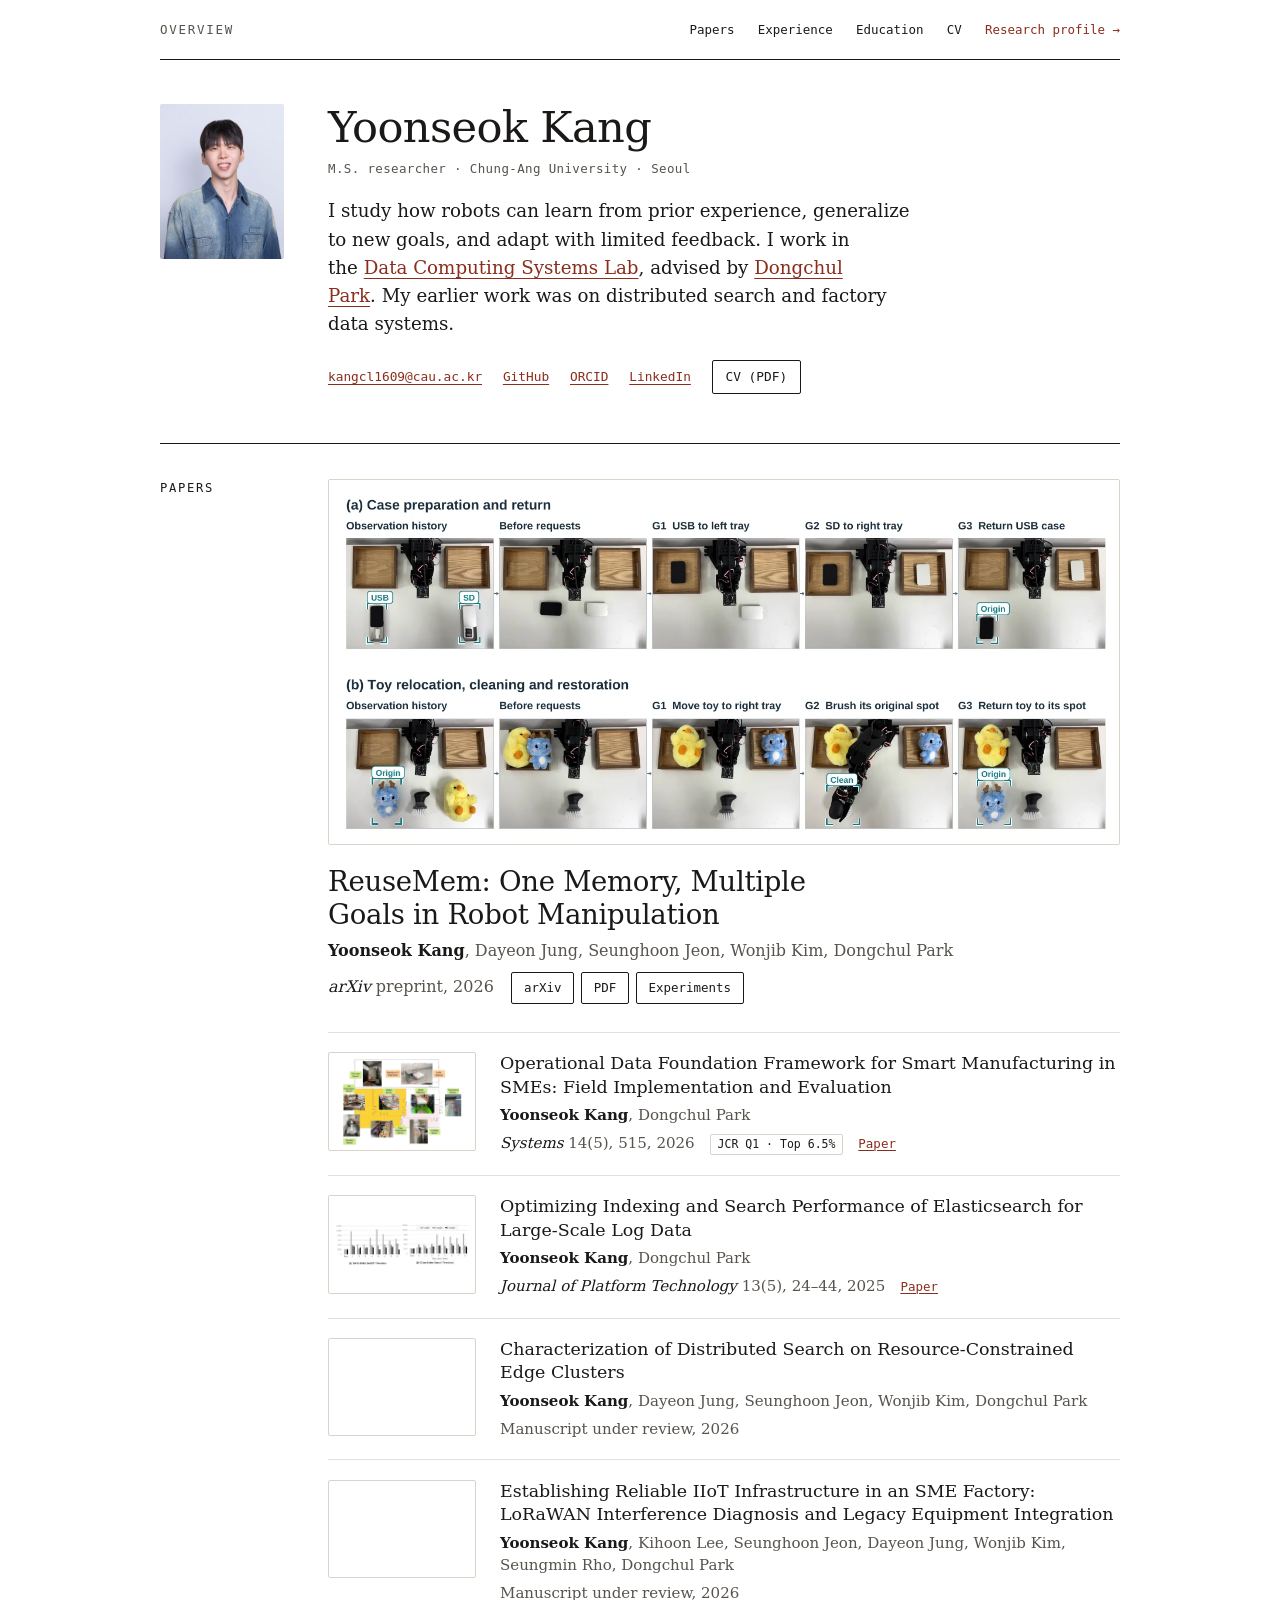
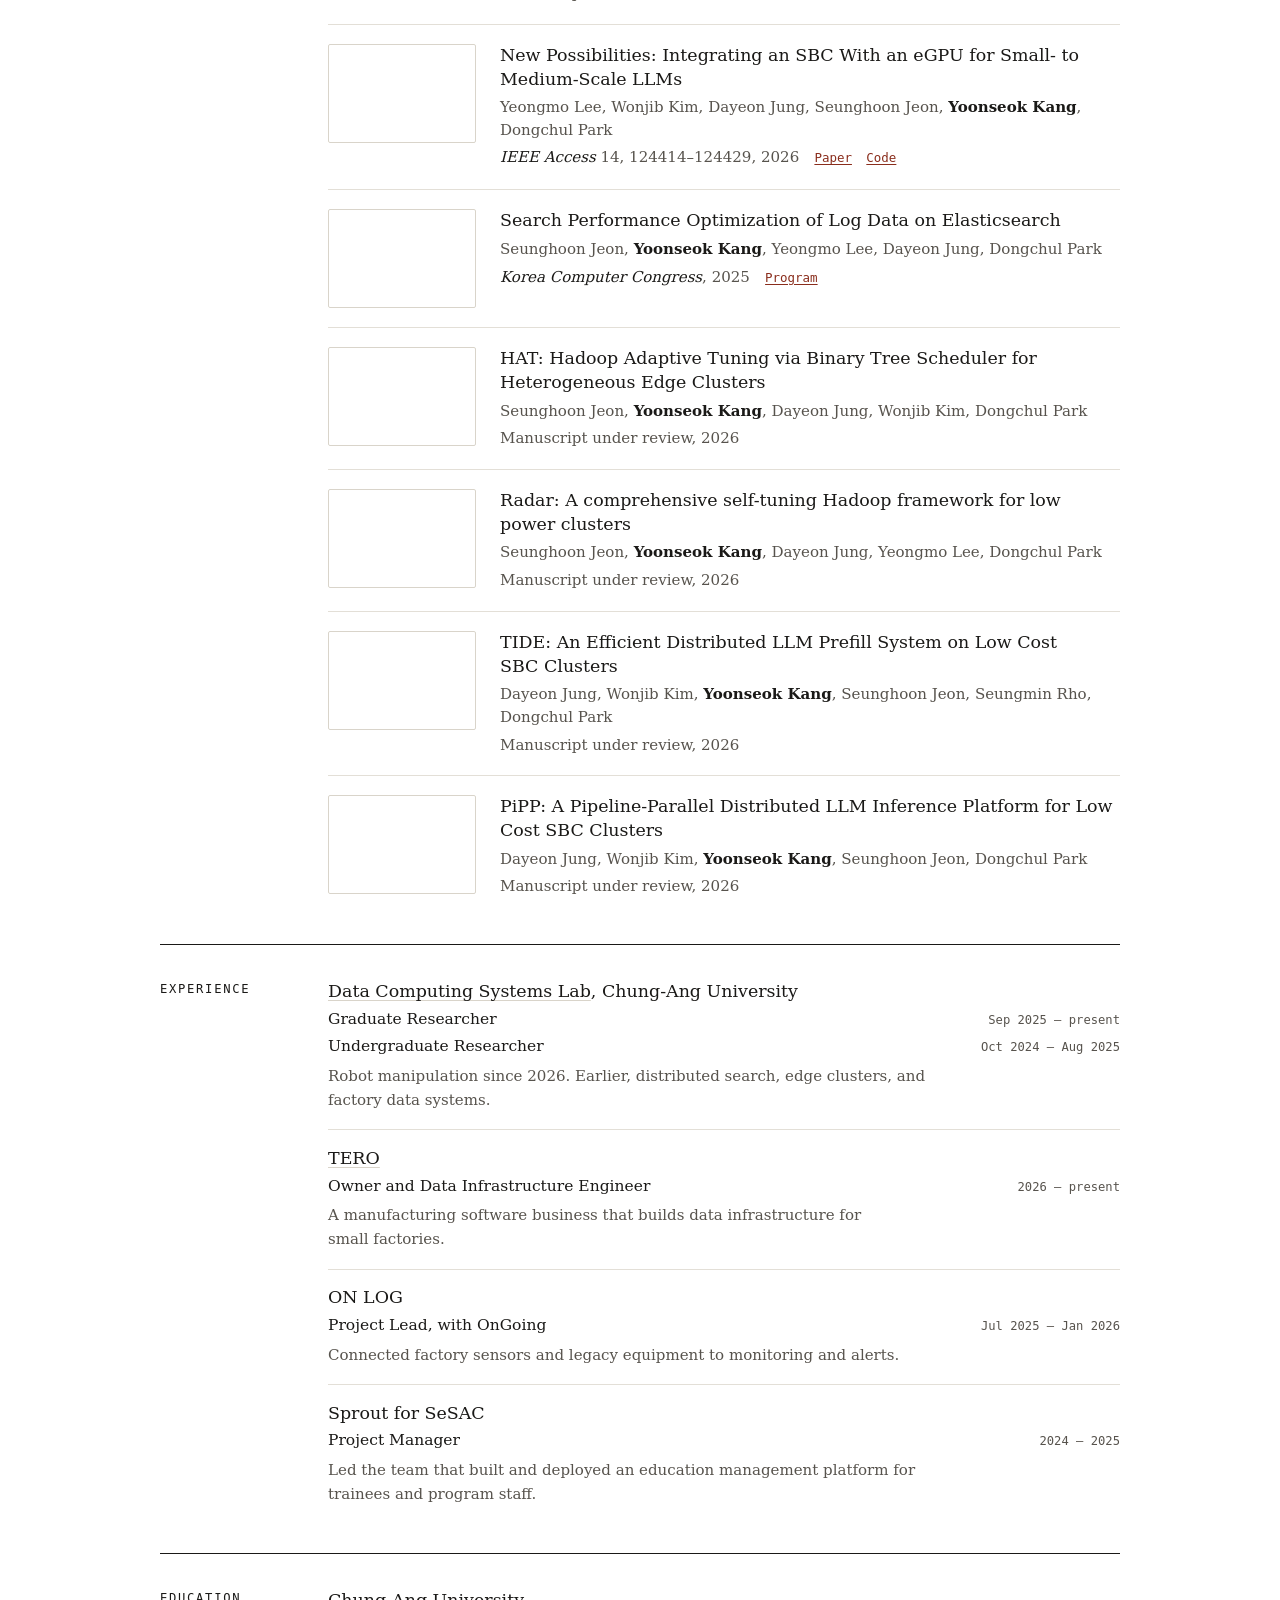
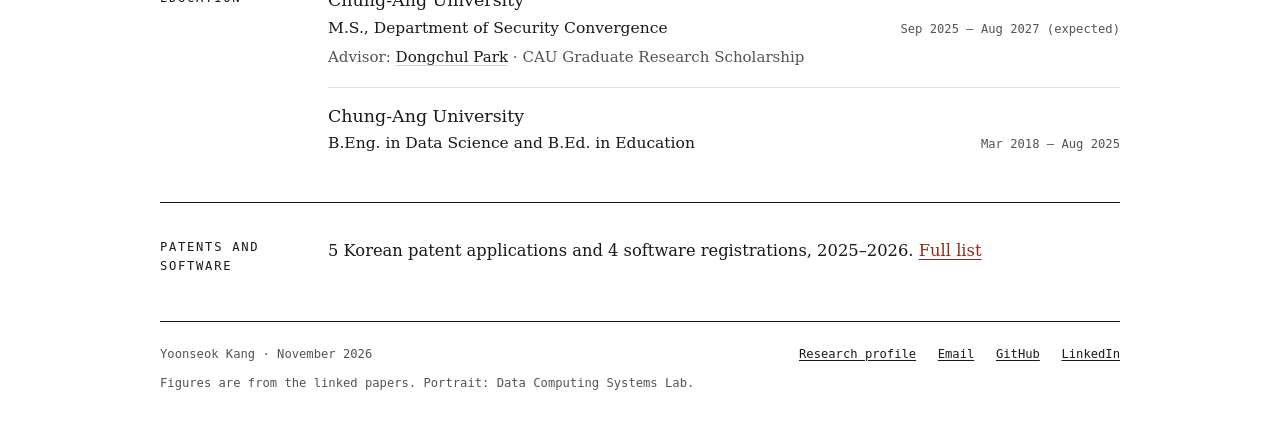
==== overview/index.html @ 7adda37f "Publish two academic profiles and full CVs" ====
<!doctype html>
<html lang="en">
<head>
  <meta charset="utf-8">
  <meta name="viewport" content="width=device-width, initial-scale=1">
  <meta name="robots" content="noindex,follow">
  <meta name="description" content="Papers, experience, and education of Yoonseok Kang, an M.S. researcher in robot learning at Chung-Ang University.">
  <meta name="theme-color" content="#ffffff">
  <link rel="canonical" href="https://yoondol.github.io/">
  <link rel="icon" href="../assets/favicon.png" type="image/png">
  <link rel="stylesheet" href="styles.css">
  <title>Yoonseok Kang · Overview</title>
</head>
<body id="top">
  <a class="skip" href="#main">Skip to content</a>

  <header class="page topbar">
    <p class="topbar-tag">Overview</p>
    <nav aria-label="Main navigation">
      <a href="#papers">Papers</a>
      <a href="#experience">Experience</a>
      <a href="#education">Education</a>
      <a href="../assets/Yoonseok_Kang_CV_Overview.pdf">CV</a>
      <a class="nav-home" href="../">Research profile</a>
    </nav>
  </header>

  <main id="main" class="page">
    <section class="masthead" aria-labelledby="name">
      <img class="portrait" src="../assets/yoonseok-kang.webp" alt="Portrait of Yoonseok Kang" width="640" height="800" fetchpriority="high">
      <div class="masthead-copy">
        <h1 id="name">Yoonseok Kang</h1>
        <p class="role">M.S. researcher · Chung-Ang University · Seoul</p>
        <p class="bio">I study how robots can learn from prior experience, generalize to new goals, and adapt with limited feedback. I work in the <a href="https://bigdata.cau.ac.kr/">Data Computing Systems Lab</a>, advised by <a href="https://security.cau.ac.kr/bbs/board.php?bo_table=eng2_1&amp;wr_id=4">Dongchul Park</a>. My earlier work was on distributed search and factory data systems.</p>
        <ul class="contacts" aria-label="Contact and profiles">
          <li><a href="mailto:kangcl1609@cau.ac.kr">kangcl1609@cau.ac.kr</a></li>
          <li><a href="https://github.com/yoondol">GitHub</a></li>
          <li><a href="https://orcid.org/0009-0003-4190-193X">ORCID</a></li>
          <li><a href="https://www.linkedin.com/in/yoonseokkang/">LinkedIn</a></li>
          <li><a class="cv" href="../assets/Yoonseok_Kang_CV_Overview.pdf">CV (PDF)</a></li>
        </ul>
      </div>
    </section>

    <section class="band" id="papers" aria-labelledby="papers-heading">
      <h2 id="papers-heading">Papers</h2>
      <ol class="papers">
        <li class="paper paper--lead" id="reusemem">
          <a class="paper-thumb" data-paper="reusemem" href="https://arxiv.org/html/2611.21115v1#S4.SS4" aria-label="ReuseMem physical robot experiments, in the paper">
            <img src="../assets/figures/reusemem.webp" alt="Two sequences from the ReuseMem experiments. An SO-101 robot uses earlier observations to select and return a case or relocate and restore a toy." width="1312" height="584">
          </a>
          <div class="paper-body">
            <h3><a href="https://arxiv.org/abs/2611.21115">ReuseMem: One Memory, Multiple Goals in Robot Manipulation</a></h3>
            <p class="authors"><strong>Yoonseok Kang</strong>, Dayeon Jung, Seunghoon Jeon, Wonjib Kim, Dongchul Park</p>
            <p class="meta">
              <span class="venue"><cite>arXiv</cite> preprint, 2026</span>
              <span class="links"><a href="https://arxiv.org/abs/2611.21115">arXiv</a><a href="https://arxiv.org/pdf/2611.21115">PDF</a><a href="https://arxiv.org/html/2611.21115v1#S4">Experiments</a></span>
            </p>
          </div>
        </li>

        <li class="paper" id="odff">
          <a class="paper-thumb" data-paper="odff" href="https://doi.org/10.3390/systems14050515" aria-label="Operational Data Foundation Framework paper">
            <img src="../assets/figures/odff.webp" alt="Factory floor plan overlaid with photographs of installed sensors and a Raspberry Pi edge node" width="1002" height="726" loading="lazy">
          </a>
          <div class="paper-body">
            <h3><a href="https://doi.org/10.3390/systems14050515">Operational Data Foundation Framework for Smart Manufacturing in SMEs: Field Implementation and Evaluation</a></h3>
            <p class="authors"><strong>Yoonseok Kang</strong>, Dongchul Park</p>
            <p class="meta">
              <span class="venue"><cite>Systems</cite> 14(5), 515, 2026</span>
              <span class="rank">JCR Q1 · Top 6.5%</span>
              <span class="links"><a href="https://doi.org/10.3390/systems14050515">Paper</a></span>
            </p>
          </div>
        </li>

        <li class="paper" id="elasticsearch">
          <a class="paper-thumb" data-paper="elasticsearch" href="https://www.kci.go.kr/kciportal/ci/sereArticleSearch/ciSereArtiView.kci?sereArticleSearchBean.artiId=ART003261094" aria-label="Elasticsearch indexing and search paper">
            <img src="../assets/figures/elasticsearch.webp" alt="Bar charts comparing Elasticsearch search time during concurrent indexing under same-index and cross-index configurations" width="1092" height="332" loading="lazy">
          </a>
          <div class="paper-body">
            <h3><a href="https://www.kci.go.kr/kciportal/ci/sereArticleSearch/ciSereArtiView.kci?sereArticleSearchBean.artiId=ART003261094">Optimizing Indexing and Search Performance of Elasticsearch for Large-Scale Log Data</a></h3>
            <p class="authors"><strong>Yoonseok Kang</strong>, Dongchul Park</p>
            <p class="meta">
              <span class="venue"><cite>Journal of Platform Technology</cite> 13(5), 24–44, 2025</span>
              <span class="links"><a href="https://www.kci.go.kr/kciportal/ci/sereArticleSearch/ciSereArtiView.kci?sereArticleSearchBean.artiId=ART003261094">Paper</a></span>
            </p>
          </div>
        </li>

        <li class="paper" id="edgesearch">
          <div class="paper-thumb" data-paper="edgesearch" aria-hidden="true"></div>
          <div class="paper-body">
            <h3>Characterization of Distributed Search on Resource-Constrained Edge Clusters</h3>
            <p class="authors"><strong>Yoonseok Kang</strong>, Dayeon Jung, Seunghoon Jeon, Wonjib Kim, Dongchul Park</p>
            <p class="meta"><span class="venue">Manuscript under review, 2026</span></p>
          </div>
        </li>

        <li class="paper" id="iiot">
          <div class="paper-thumb" data-paper="iiot" aria-hidden="true"></div>
          <div class="paper-body">
            <h3>Establishing Reliable IIoT Infrastructure in an SME Factory: LoRaWAN Interference Diagnosis and Legacy Equipment Integration</h3>
            <p class="authors"><strong>Yoonseok Kang</strong>, Kihoon Lee, Seunghoon Jeon, Dayeon Jung, Wonjib Kim, Seungmin Rho, Dongchul Park</p>
            <p class="meta"><span class="venue">Manuscript under review, 2026</span></p>
          </div>
        </li>

        <li class="paper" id="sbc-egpu">
          <div class="paper-thumb" data-paper="sbc-egpu" aria-hidden="true"></div>
          <div class="paper-body">
            <h3><a href="https://doi.org/10.1109/ACCESS.2026.3722613">New Possibilities: Integrating an SBC With an eGPU for Small- to Medium-Scale LLMs</a></h3>
            <p class="authors">Yeongmo Lee, Wonjib Kim, Dayeon Jung, Seunghoon Jeon, <strong>Yoonseok Kang</strong>, Dongchul Park</p>
            <p class="meta">
              <span class="venue"><cite>IEEE Access</cite> 14, 124414–124429, 2026</span>
              <span class="links"><a href="https://doi.org/10.1109/ACCESS.2026.3722613">Paper</a><a href="https://github.com/Data-Computing-Systems-Lab/sbc-egpu-llm">Code</a></span>
            </p>
          </div>
        </li>

        <li class="paper" id="kcc">
          <div class="paper-thumb" data-paper="kcc" aria-hidden="true"></div>
          <div class="paper-body">
            <h3>Search Performance Optimization of Log Data on Elasticsearch</h3>
            <p class="authors">Seunghoon Jeon, <strong>Yoonseok Kang</strong>, Yeongmo Lee, Dayeon Jung, Dongchul Park</p>
            <p class="meta">
              <span class="venue"><cite>Korea Computer Congress</cite>, 2025</span>
              <span class="links"><a href="https://www.kiise.or.kr/conference02/data/kcc2025/PB.pdf#page=107">Program</a></span>
            </p>
          </div>
        </li>

        <li class="paper" id="hat">
          <div class="paper-thumb" data-paper="hat" aria-hidden="true"></div>
          <div class="paper-body">
            <h3>HAT: Hadoop Adaptive Tuning via Binary Tree Scheduler for Heterogeneous Edge Clusters</h3>
            <p class="authors">Seunghoon Jeon, <strong>Yoonseok Kang</strong>, Dayeon Jung, Wonjib Kim, Dongchul Park</p>
            <p class="meta"><span class="venue">Manuscript under review, 2026</span></p>
          </div>
        </li>

        <li class="paper" id="radar">
          <div class="paper-thumb" data-paper="radar" aria-hidden="true"></div>
          <div class="paper-body">
            <h3>Radar: A comprehensive self-tuning Hadoop framework for low power clusters</h3>
            <p class="authors">Seunghoon Jeon, <strong>Yoonseok Kang</strong>, Dayeon Jung, Yeongmo Lee, Dongchul Park</p>
            <p class="meta"><span class="venue">Manuscript under review, 2026</span></p>
          </div>
        </li>

        <li class="paper" id="tide">
          <div class="paper-thumb" data-paper="tide" aria-hidden="true"></div>
          <div class="paper-body">
            <h3>TIDE: An Efficient Distributed LLM Prefill System on Low Cost SBC Clusters</h3>
            <p class="authors">Dayeon Jung, Wonjib Kim, <strong>Yoonseok Kang</strong>, Seunghoon Jeon, Seungmin Rho, Dongchul Park</p>
            <p class="meta"><span class="venue">Manuscript under review, 2026</span></p>
          </div>
        </li>

        <li class="paper" id="pipp">
          <div class="paper-thumb" data-paper="pipp" aria-hidden="true"></div>
          <div class="paper-body">
            <h3>PiPP: A Pipeline-Parallel Distributed LLM Inference Platform for Low Cost SBC Clusters</h3>
            <p class="authors">Dayeon Jung, Wonjib Kim, <strong>Yoonseok Kang</strong>, Seunghoon Jeon, Dongchul Park</p>
            <p class="meta"><span class="venue">Manuscript under review, 2026</span></p>
          </div>
        </li>
      </ol>
    </section>

    <section class="band" id="experience" aria-labelledby="experience-heading">
      <h2 id="experience-heading">Experience</h2>
      <div class="entries">
        <article class="entry">
          <h3><a href="https://bigdata.cau.ac.kr/">Data Computing Systems Lab</a>, Chung-Ang University</h3>
          <p class="line"><span>Graduate Researcher</span><span class="when">Sep 2025 – present</span></p>
          <p class="line"><span>Undergraduate Researcher</span><span class="when">Oct 2024 – Aug 2025</span></p>
          <p class="note">Robot manipulation since 2026. Earlier, distributed search, edge clusters, and factory data systems.</p>
        </article>
        <article class="entry">
          <h3><a href="https://tero.kr/">TERO</a></h3>
          <p class="line"><span>Owner and Data Infrastructure Engineer</span><span class="when">2026 – present</span></p>
          <p class="note">A manufacturing software business that builds data infrastructure for small factories.</p>
        </article>
        <article class="entry">
          <h3>ON LOG</h3>
          <p class="line"><span>Project Lead, with OnGoing</span><span class="when">Jul 2025 – Jan 2026</span></p>
          <p class="note">Connected factory sensors and legacy equipment to monitoring and alerts.</p>
        </article>
        <article class="entry">
          <h3>Sprout for SeSAC</h3>
          <p class="line"><span>Project Manager</span><span class="when">2024 – 2025</span></p>
          <p class="note">Led the team that built and deployed an education management platform for trainees and program staff.</p>
        </article>
      </div>
    </section>

    <section class="band" id="education" aria-labelledby="education-heading">
      <h2 id="education-heading">Education</h2>
      <div class="entries">
        <article class="entry">
          <h3>Chung-Ang University</h3>
          <p class="line"><span>M.S., Department of Security Convergence</span><span class="when">Sep 2025 – Aug 2027 (expected)</span></p>
          <p class="note">Advisor: <a href="https://security.cau.ac.kr/bbs/board.php?bo_table=eng2_1&amp;wr_id=4">Dongchul Park</a> · CAU Graduate Research Scholarship</p>
        </article>
        <article class="entry">
          <h3>Chung-Ang University</h3>
          <p class="line"><span>B.Eng. in Data Science and B.Ed. in Education</span><span class="when">Mar 2018 – Aug 2025</span></p>
        </article>
      </div>
    </section>

    <section class="band" id="ip" aria-labelledby="ip-heading">
      <h2 id="ip-heading">Patents and software</h2>
      <div class="entries">
        <p class="summary">5 Korean patent applications and 4 software registrations, 2025–2026. <a href="../#patents">Full list</a></p>
      </div>
    </section>
  </main>

  <footer class="page foot">
    <p>Yoonseok Kang · November 2026</p>
    <nav aria-label="Footer">
      <a href="../">Research profile</a>
      <a href="mailto:kangcl1609@cau.ac.kr">Email</a>
      <a href="https://github.com/yoondol">GitHub</a>
      <a href="https://www.linkedin.com/in/yoonseokkang/">LinkedIn</a>
    </nav>
    <p class="credits">Figures are from the linked papers. Portrait: Data Computing Systems Lab.</p>
  </footer>
</body>
</html>
---- overview/styles.css ----
/*
 * Overview page for yoondol.github.io/overview/
 * System serif for reading text, system monospace for labels and dates.
 * No web fonts, no scripts.
 */

:root {
  color-scheme: light;
  --bg: #ffffff;
  --ink: #1a1917;
  --soft: #57534d;
  --rule: #e3dfd7;
  --frame: #d9d4ca;
  --accent: #8a2d1c;
  --accent-deep: #5e1c10;
  --tint: #f3e3dd;
  --serif: Charter, "Bitstream Charter", "Sitka Text", Cambria, "Noto Serif", "DejaVu Serif", serif;
  --mono: ui-monospace, SFMono-Regular, "SF Mono", "Cascadia Mono", "Segoe UI Mono", "Roboto Mono", "Ubuntu Mono", "DejaVu Sans Mono", Menlo, Consolas, monospace;
  --gutter: 10.5rem;
}

*, *::before, *::after { box-sizing: border-box; }

html {
  -webkit-text-size-adjust: 100%;
  text-size-adjust: 100%;
  scroll-padding-top: 1.25rem;
}

body {
  margin: 0;
  background: var(--bg);
  color: var(--ink);
  font: 1.0625rem/1.58 var(--serif);
  font-kerning: normal;
  -webkit-font-smoothing: antialiased;
}

h1, h2, h3, p, ul, ol, figure { margin: 0; }
ul, ol { padding: 0; list-style: none; }
img { display: block; max-width: 100%; height: auto; }
cite { font-style: italic; }

a {
  color: var(--accent);
  text-decoration-thickness: .06em;
  text-underline-offset: .2em;
}
a:hover { color: var(--accent-deep); }
a:focus-visible {
  outline: 2px solid var(--accent);
  outline-offset: 3px;
  border-radius: 1px;
}
::selection { background: var(--tint); }

.page { width: min(100% - 3rem, 60rem); margin-inline: auto; }

.skip {
  position: absolute;
  left: 1rem;
  top: -4rem;
  z-index: 2;
  padding: .55rem .9rem;
  background: var(--ink);
  color: #fff;
  font: .8rem/1.4 var(--mono);
}
.skip:focus { top: .75rem; color: #fff; }

/* Top bar */

.topbar {
  display: flex;
  flex-wrap: wrap;
  align-items: baseline;
  justify-content: space-between;
  gap: .35rem 1.5rem;
  padding-block: 1.05rem;
  font: .78rem/1.4 var(--mono);
}
.topbar-tag {
  color: var(--soft);
  letter-spacing: .14em;
  text-transform: uppercase;
}
.topbar nav { display: flex; flex-wrap: wrap; gap: .2rem 1.45rem; }
.topbar nav a {
  padding-block: .25rem;
  color: var(--ink);
  text-decoration: none;
}
.topbar nav a:hover { color: var(--accent); text-decoration: underline; }
.topbar nav .nav-home { color: var(--accent); }
.nav-home::after { content: " \2192"; }
.nav-home::after { content: " \2192" / ""; }

/* Masthead */

.masthead {
  display: grid;
  grid-template-columns: var(--gutter) minmax(0, 1fr);
  align-items: start;
  padding-block: 2.75rem 3.1rem;
  border-top: 1px solid var(--ink);
}
.portrait {
  width: 7.75rem;
  aspect-ratio: 4 / 5;
  object-fit: cover;
  border-radius: 2px;
}
h1 {
  font: 400 clamp(2.05rem, 1.5rem + 2vw, 2.7rem)/1.08 var(--serif);
  letter-spacing: -.015em;
}
.role {
  margin-top: .6rem;
  color: var(--soft);
  font: .78rem/1.5 var(--mono);
  letter-spacing: .03em;
}
.bio {
  max-width: 37rem;
  margin-top: 1.15rem;
  font-size: 1.14rem;
  line-height: 1.55;
  text-wrap: pretty;
}
.contacts {
  display: flex;
  flex-wrap: wrap;
  align-items: center;
  gap: .5rem 1.3rem;
  margin-top: 1.35rem;
  font: .8rem/1.4 var(--mono);
}
.contacts a { display: inline-block; padding-block: .2rem; }
.contacts .cv {
  padding: .42rem .8rem;
  border: 1px solid var(--ink);
  border-radius: 2px;
  color: var(--ink);
  text-decoration: none;
}
.contacts .cv:hover { background: var(--ink); color: #fff; }

/* Sections: label in the gutter, content beside it */

.band {
  display: grid;
  grid-template-columns: var(--gutter) minmax(0, 1fr);
  align-items: start;
  padding-block: 2.2rem 2.9rem;
  border-top: 1px solid var(--ink);
}
.band > h2 {
  position: sticky;
  top: 1.25rem;
  padding-right: 1.25rem;
  color: var(--ink);
  font: 500 .76rem/1.5 var(--mono);
  letter-spacing: .14em;
  text-transform: uppercase;
}
.band > :not(h2) { grid-column: 2; }

/* Papers */

.paper {
  display: grid;
  grid-template-columns: 9.25rem minmax(0, 1fr);
  align-items: start;
  gap: 1.5rem;
  padding-block: 1.2rem;
  border-top: 1px solid var(--rule);
}
.paper:first-child { padding-top: 0; border-top: 0; }
.paper:last-child { padding-bottom: 0; }

.paper-thumb {
  position: relative;
  display: block;
  aspect-ratio: 3 / 2;
  overflow: hidden;
  background: #ffffff;
  border: 1px solid var(--frame);
  border-radius: 2px;
}
.paper-thumb img {
  position: absolute;
  inset: .3rem;
  width: calc(100% - .6rem);
  height: calc(100% - .6rem);
  object-fit: contain;
}
a.paper-thumb { transition: border-color .15s ease; }
a.paper-thumb:hover { border-color: var(--accent); }

.paper h3 {
  font: 400 1.09rem/1.36 var(--serif);
  text-wrap: pretty;
}
.paper h3 a { color: var(--ink); text-decoration: none; }
.paper h3 a:hover { color: var(--accent); text-decoration: underline; }

.authors {
  margin-top: .3rem;
  color: var(--soft);
  font-size: .94rem;
  line-height: 1.5;
}
.authors strong { color: var(--ink); font-weight: 700; }

.meta {
  display: flex;
  flex-wrap: wrap;
  align-items: baseline;
  gap: .15rem .95rem;
  margin-top: .32rem;
  color: var(--soft);
  font-size: .94rem;
  line-height: 1.5;
}
.venue cite { color: var(--ink); }
.rank {
  padding: .08rem .42rem;
  border: 1px solid var(--frame);
  border-radius: 2px;
  color: var(--ink);
  font: .72rem/1.5 var(--mono);
  white-space: nowrap;
}
.links { display: inline-flex; flex-wrap: wrap; gap: .1rem .9rem; font: .78rem/1.5 var(--mono); }
.links a { display: inline-block; padding-block: .12rem; }

/* ReuseMem: same entry, larger figure and type */

.paper--lead { display: block; padding-bottom: 1.75rem; }
.paper--lead .paper-thumb {
  aspect-ratio: auto;
  margin-bottom: 1.2rem;
  padding: .7rem;
}
.paper--lead .paper-thumb img {
  position: static;
  width: 100%;
  height: auto;
}
.paper--lead h3 {
  font-size: clamp(1.4rem, 1.1rem + 1.1vw, 1.72rem);
  line-height: 1.2;
  letter-spacing: -.01em;
  text-wrap: balance;
}
.paper--lead .authors { margin-top: .5rem; font-size: 1rem; }
.paper--lead .meta { gap: .5rem 1.1rem; margin-top: .6rem; font-size: 1rem; }
.paper--lead .links { gap: .45rem; }
.paper--lead .links a {
  padding: .34rem .72rem;
  border: 1px solid var(--ink);
  border-radius: 2px;
  color: var(--ink);
  text-decoration: none;
}
.paper--lead .links a:hover { background: var(--ink); color: #fff; }

/* Experience, education, patents */

.entry { padding-block: 1.05rem; border-top: 1px solid var(--rule); }
.entry:first-child { padding-top: 0; border-top: 0; }
.entry:last-child { padding-bottom: 0; }
.entry h3 { font: 400 1.09rem/1.36 var(--serif); }
.entry h3 a { color: var(--ink); text-decoration-color: var(--frame); }
.entry h3 a:hover { color: var(--accent); text-decoration-color: currentColor; }

.line {
  display: flex;
  flex-wrap: wrap;
  align-items: baseline;
  justify-content: space-between;
  gap: 0 1.5rem;
  margin-top: .18rem;
  font-size: .97rem;
}
.when {
  color: var(--soft);
  font: .76rem/1.5 var(--mono);
  font-variant-numeric: tabular-nums;
  white-space: nowrap;
}
.note {
  max-width: 38rem;
  margin-top: .38rem;
  color: var(--soft);
  font-size: .94rem;
  text-wrap: pretty;
}
.note a { color: var(--ink); text-decoration-color: var(--frame); }
.note a:hover { color: var(--accent); text-decoration-color: currentColor; }
.summary { font-size: 1.02rem; }

/* Footer */

.foot {
  display: flex;
  flex-wrap: wrap;
  align-items: baseline;
  justify-content: space-between;
  gap: .45rem 1.5rem;
  padding-block: 1.2rem 2.75rem;
  border-top: 1px solid var(--ink);
  color: var(--soft);
  font: .76rem/1.6 var(--mono);
}
.foot nav { display: flex; flex-wrap: wrap; gap: .2rem 1.35rem; }
.foot nav a { display: inline-block; padding-block: .2rem; color: var(--ink); }
.foot nav a:hover { color: var(--accent); }
.credits { flex-basis: 100%; }

/* Medium screens */

@media (max-width: 56rem) {
  :root { --gutter: 8.25rem; }
  .portrait { width: 6.5rem; }
  .paper { grid-template-columns: 7.75rem minmax(0, 1fr); gap: 1.2rem; }
}

/* Small screens: the gutter label moves above its content */

@media (max-width: 42rem) {
  body { font-size: 1rem; }
  .page { width: calc(100% - 2.25rem); }
  .topbar { padding-block: .85rem; }
  .topbar nav { gap: .1rem 1.1rem; }

  .masthead {
    grid-template-columns: minmax(0, 1fr) 5.25rem;
    column-gap: 1rem;
    padding-block: 1.75rem 2.2rem;
  }
  .masthead-copy { display: contents; }
  .portrait { grid-area: 1 / 2 / span 2; width: 100%; }
  h1 { grid-area: 1 / 1; align-self: end; }
  .role { grid-area: 2 / 1; margin-top: .45rem; }
  .bio, .contacts { grid-column: 1 / -1; }
  .bio { font-size: 1.07rem; }

  .band { display: block; padding-block: 1.5rem 2.1rem; }
  .band > h2 { position: static; margin-bottom: 1.15rem; padding-right: 0; }

  .paper { grid-template-columns: 4.6rem minmax(0, 1fr); gap: .9rem; padding-block: 1.05rem; }
  .paper-thumb img { inset: .15rem; width: calc(100% - .3rem); height: calc(100% - .3rem); }
  .paper h3 { font-size: 1.03rem; }
  .paper--lead { padding-bottom: 1.4rem; }
  .paper--lead .paper-thumb { margin-bottom: .95rem; padding: .35rem; }
  .links a { padding-block: .3rem; }

  .foot { padding-bottom: 2rem; }
}

@media (prefers-reduced-motion: no-preference) {
  html { scroll-behavior: smooth; }
}

@media print {
  .skip, .topbar nav, .foot nav { display: none; }
  .page { width: 100%; }
  .band > h2 { position: static; }
  .paper, .entry { break-inside: avoid; }
  a { color: inherit; }
}
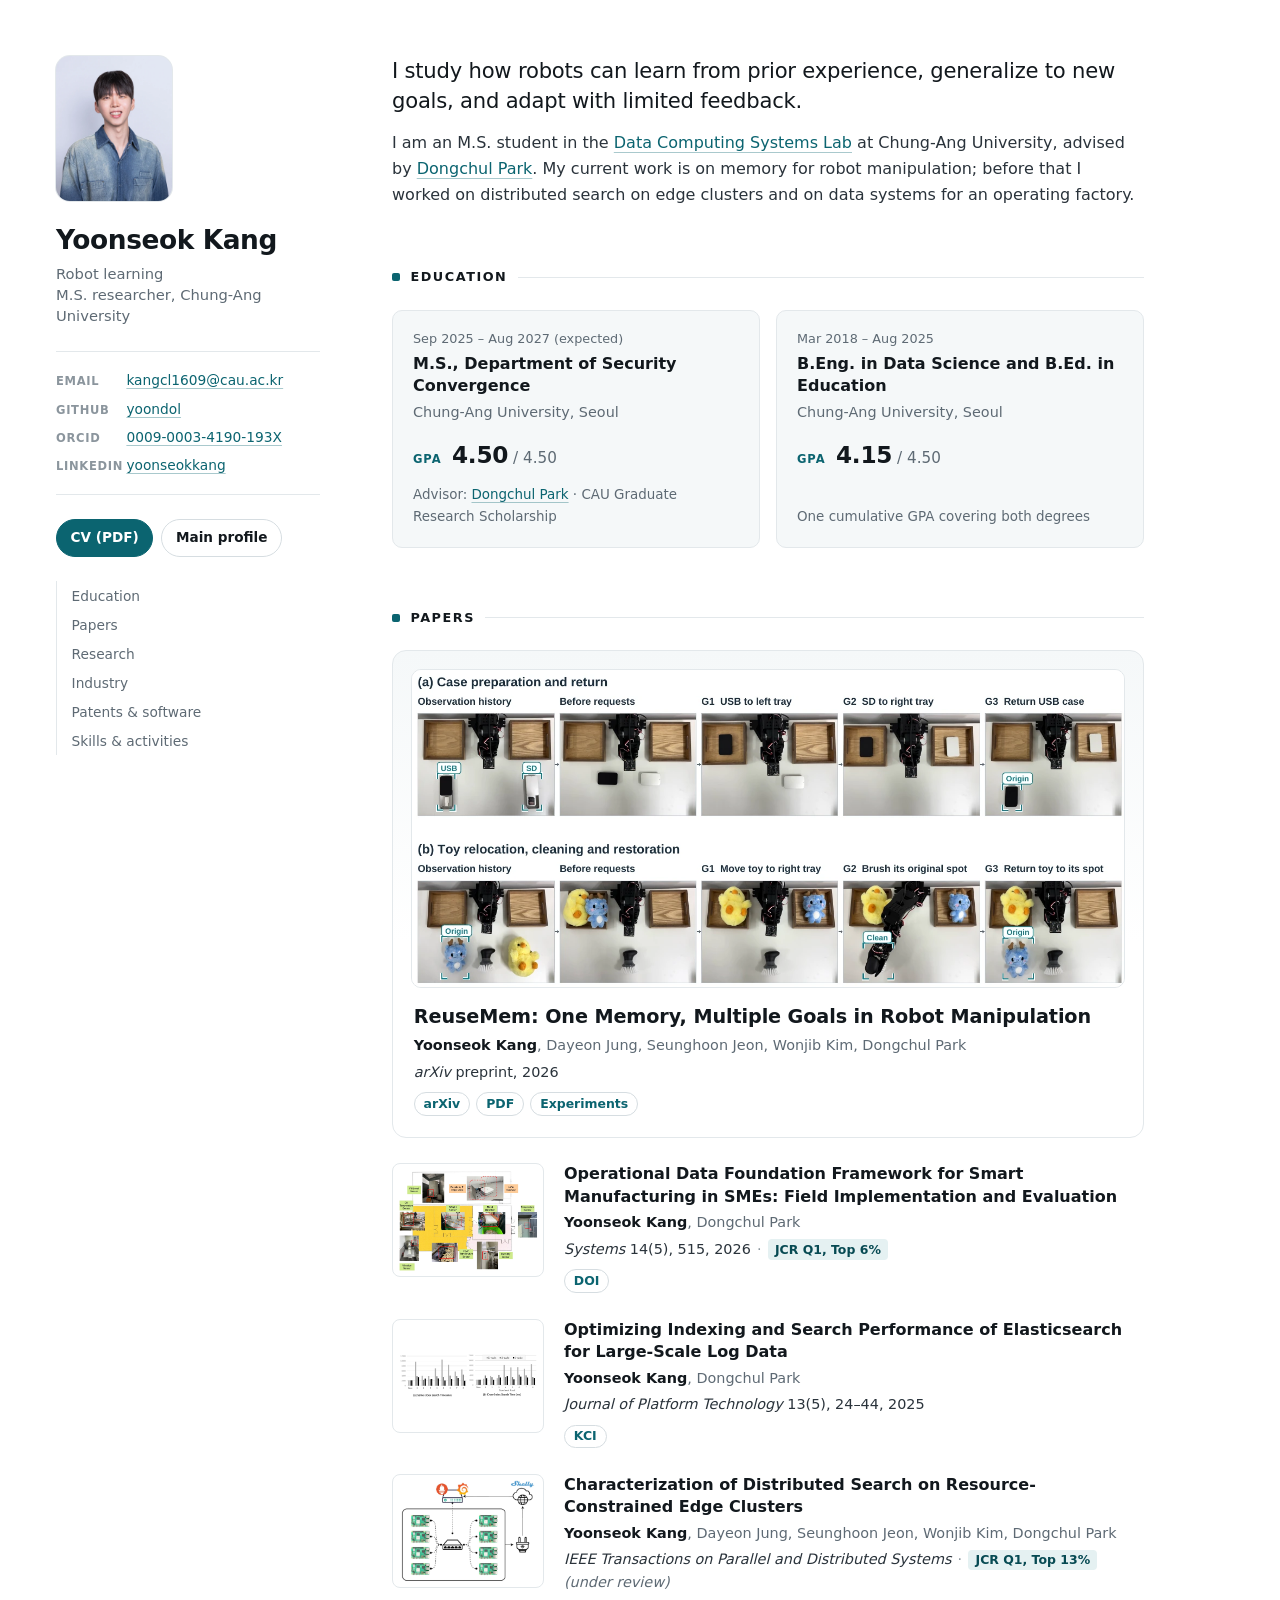
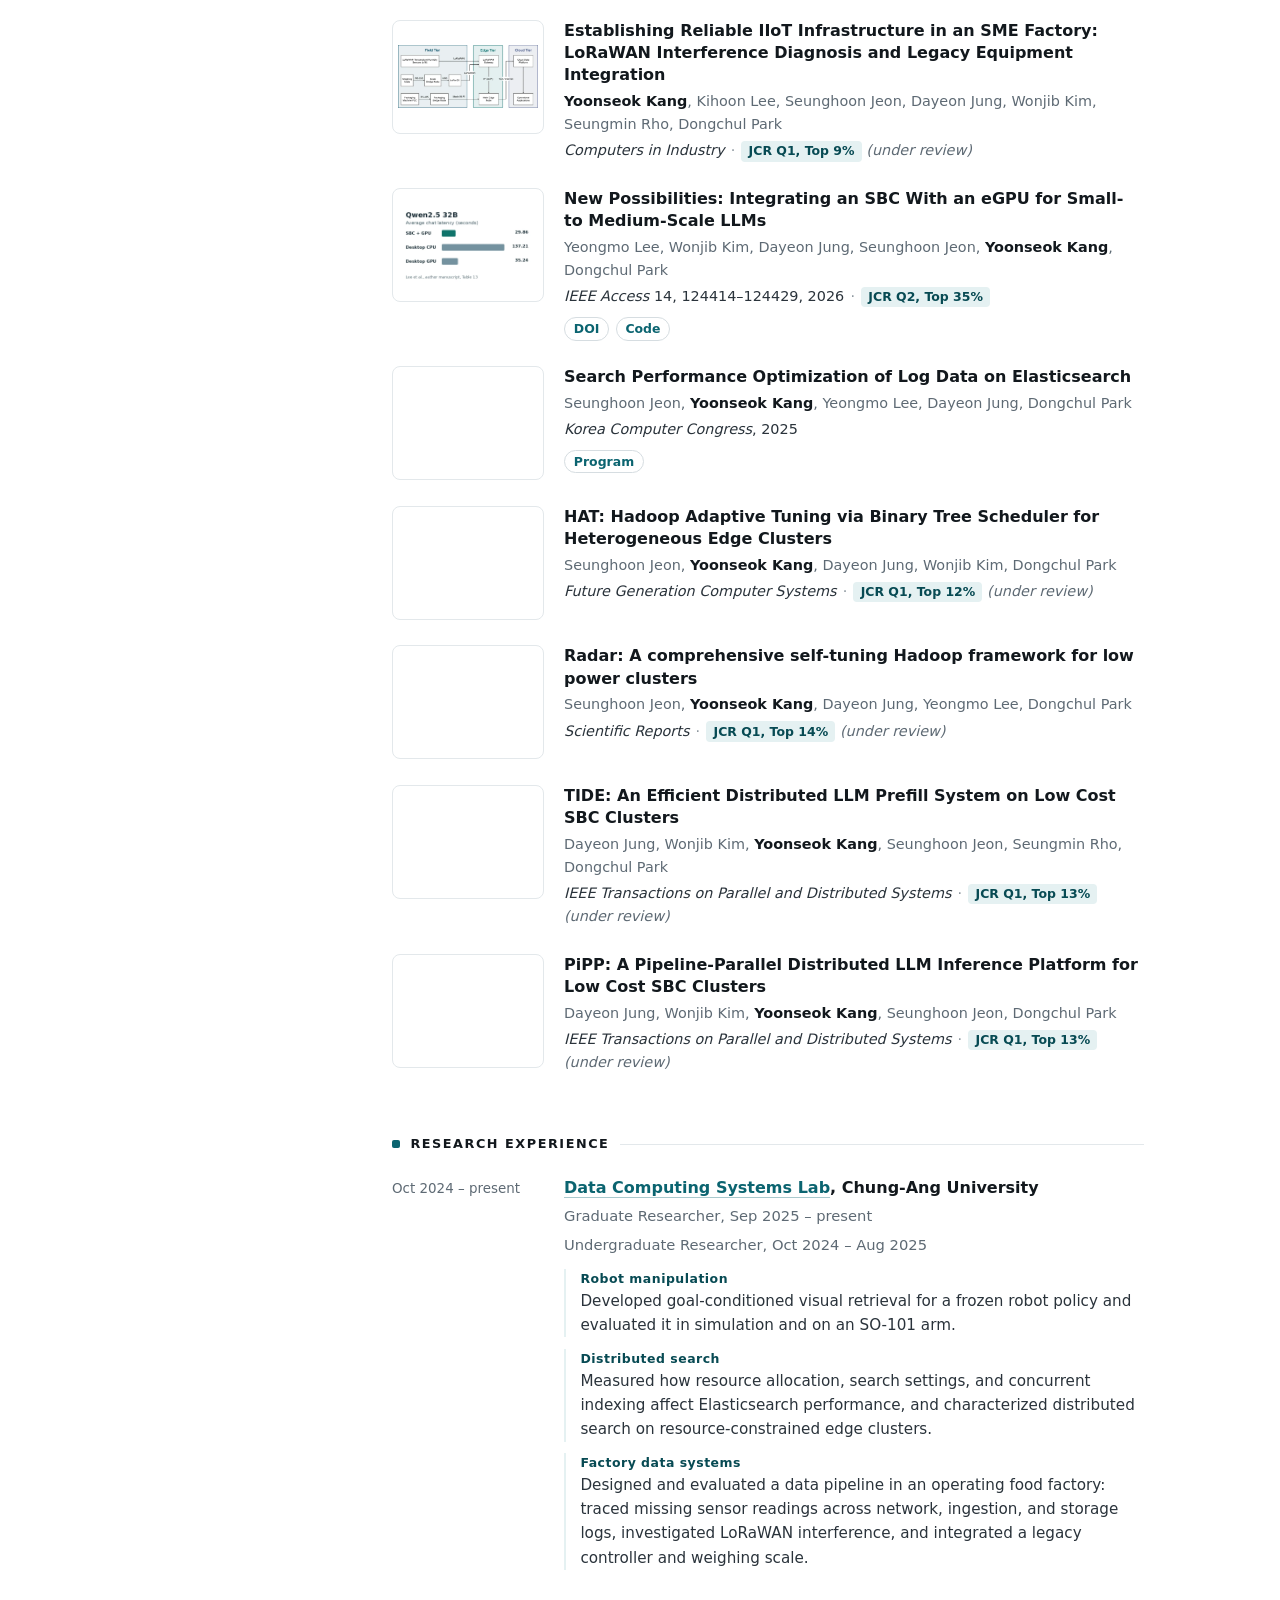
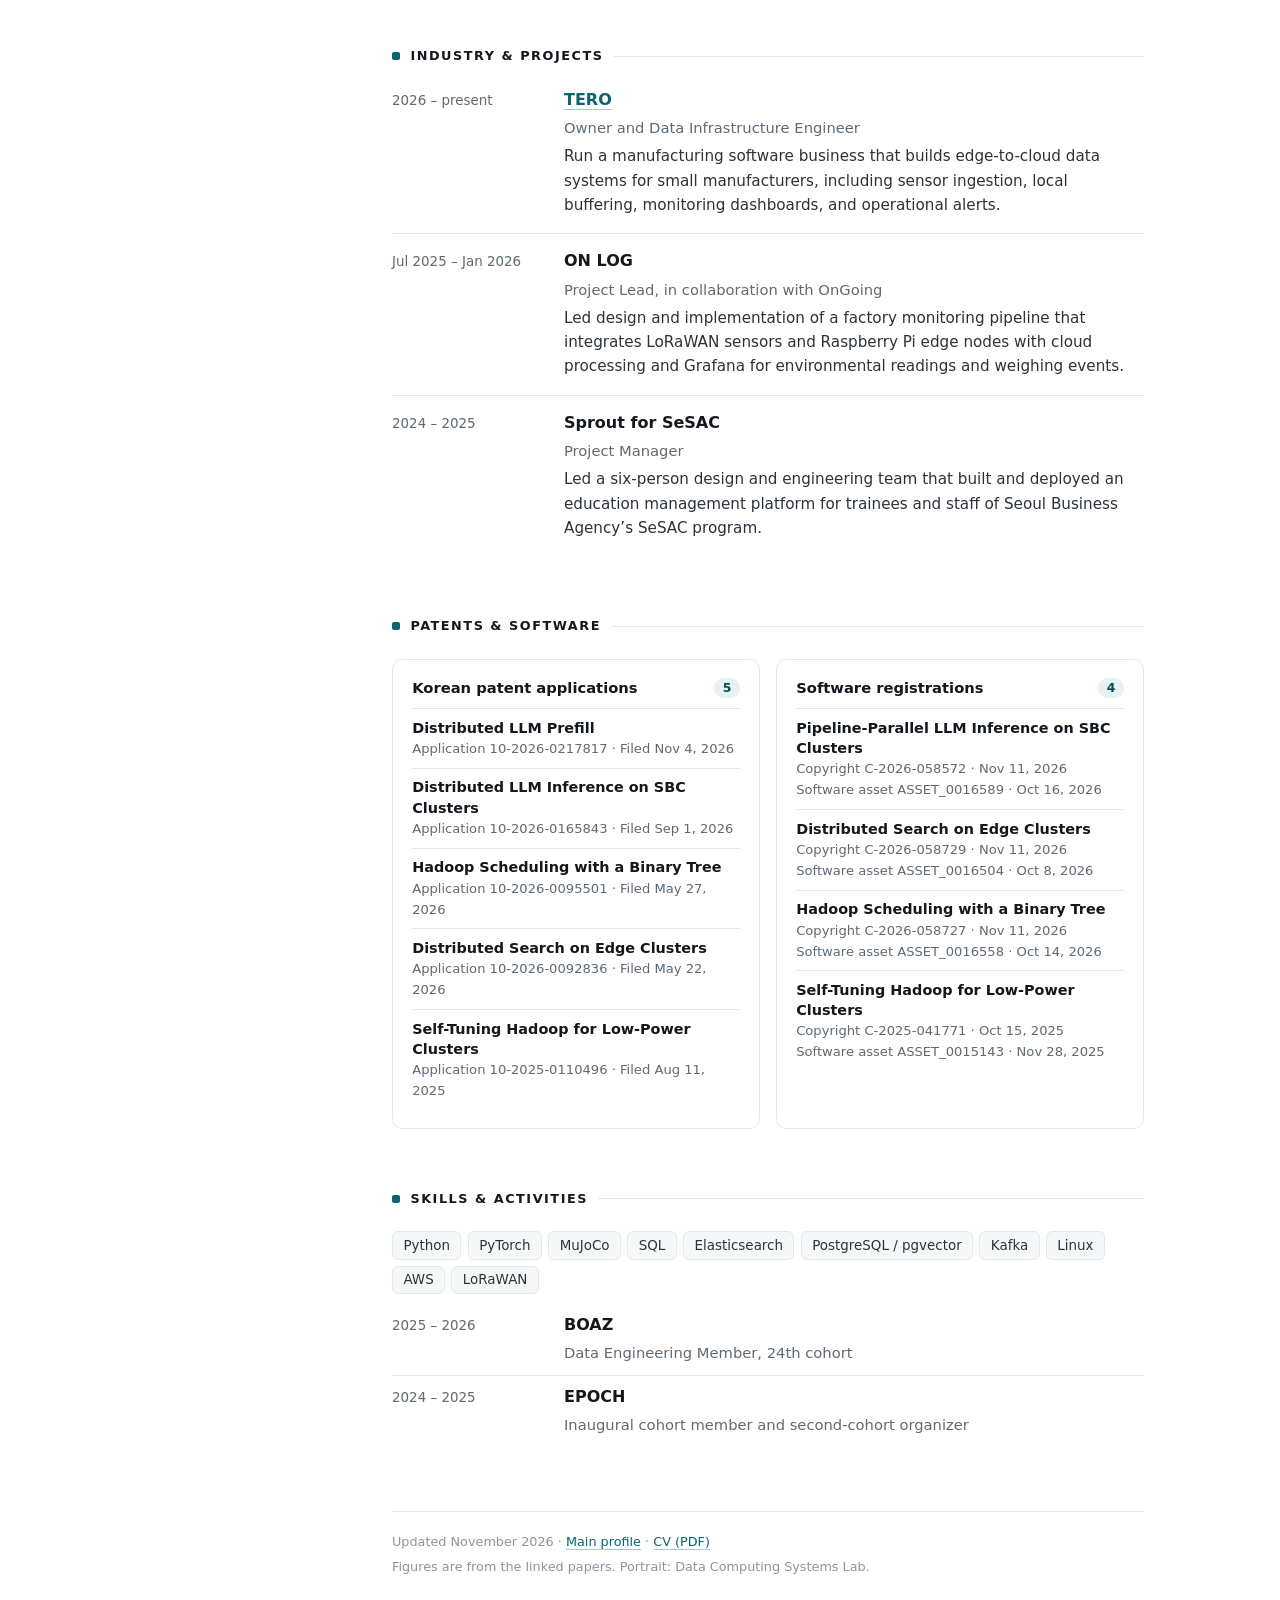
==== commit d88c9974: "Update robotics profile and academic CV variants" ====
--- a/overview/index.html
+++ b/overview/index.html
@@ -4,229 +4,278 @@
   <meta charset="utf-8">
   <meta name="viewport" content="width=device-width, initial-scale=1">
   <meta name="robots" content="noindex,follow">
-  <meta name="description" content="Papers, experience, and education of Yoonseok Kang, an M.S. researcher in robot learning at Chung-Ang University.">
+  <meta name="description" content="Yoonseok Kang: robot learning researcher, M.S. student at Chung-Ang University. Papers, research, education, patents and software.">
   <meta name="theme-color" content="#ffffff">
   <link rel="canonical" href="https://yoondol.github.io/">
   <link rel="icon" href="../assets/favicon.png" type="image/png">
   <link rel="stylesheet" href="styles.css">
-  <title>Yoonseok Kang · Overview</title>
+  <title>Yoonseok Kang · Robot Learning · CV</title>
 </head>
-<body id="top">
-  <a class="skip" href="#main">Skip to content</a>
-
-  <header class="page topbar">
-    <p class="topbar-tag">Overview</p>
-    <nav aria-label="Main navigation">
-      <a href="#papers">Papers</a>
-      <a href="#experience">Experience</a>
-      <a href="#education">Education</a>
-      <a href="../assets/Yoonseok_Kang_CV_Overview.pdf">CV</a>
-      <a class="nav-home" href="../">Research profile</a>
-    </nav>
-  </header>
-
-  <main id="main" class="page">
-    <section class="masthead" aria-labelledby="name">
-      <img class="portrait" src="../assets/yoonseok-kang.webp" alt="Portrait of Yoonseok Kang" width="640" height="800" fetchpriority="high">
-      <div class="masthead-copy">
+<body>
+  <a class="skip" href="#content">Skip to content</a>
+
+  <div class="shell">
+    <aside class="card" aria-labelledby="name">
+      <img class="photo" src="../assets/yoonseok-kang.webp" alt="Portrait of Yoonseok Kang" width="640" height="800" fetchpriority="high">
+      <div class="card-id">
         <h1 id="name">Yoonseok Kang</h1>
-        <p class="role">M.S. researcher · Chung-Ang University · Seoul</p>
-        <p class="bio">I study how robots can learn from prior experience, generalize to new goals, and adapt with limited feedback. I work in the <a href="https://bigdata.cau.ac.kr/">Data Computing Systems Lab</a>, advised by <a href="https://security.cau.ac.kr/bbs/board.php?bo_table=eng2_1&amp;wr_id=4">Dongchul Park</a>. My earlier work was on distributed search and factory data systems.</p>
-        <ul class="contacts" aria-label="Contact and profiles">
-          <li><a href="mailto:kangcl1609@cau.ac.kr">kangcl1609@cau.ac.kr</a></li>
-          <li><a href="https://github.com/yoondol">GitHub</a></li>
-          <li><a href="https://orcid.org/0009-0003-4190-193X">ORCID</a></li>
-          <li><a href="https://www.linkedin.com/in/yoonseokkang/">LinkedIn</a></li>
-          <li><a class="cv" href="../assets/Yoonseok_Kang_CV_Overview.pdf">CV (PDF)</a></li>
+        <p class="card-role">Robot learning<br>M.S. researcher, Chung-Ang University</p>
+      </div>
+
+      <ul class="card-links" aria-label="Contact and profiles">
+        <li><span>Email</span><a href="mailto:kangcl1609@cau.ac.kr">kangcl1609@cau.ac.kr</a></li>
+        <li><span>GitHub</span><a href="https://github.com/yoondol">yoondol</a></li>
+        <li><span>ORCID</span><a href="https://orcid.org/0009-0003-4190-193X">0009-0003-4190-193X</a></li>
+        <li><span>LinkedIn</span><a href="https://www.linkedin.com/in/yoonseokkang/">yoonseokkang</a></li>
+      </ul>
+
+      <div class="card-actions">
+        <a class="btn btn-solid" href="../assets/Yoonseok_Kang_CV_Overview.pdf">CV (PDF)</a>
+        <a class="btn" href="../">Main profile</a>
+      </div>
+
+      <nav class="card-nav" aria-label="Sections">
+        <a href="#education">Education</a>
+        <a href="#papers">Papers</a>
+        <a href="#research">Research</a>
+        <a href="#industry">Industry</a>
+        <a href="#ip">Patents &amp; software</a>
+        <a href="#activities">Skills &amp; activities</a>
+      </nav>
+    </aside>
+
+    <main id="content">
+      <section class="intro" aria-label="About">
+        <p class="lede">I study how robots can learn from prior experience, generalize to new goals, and adapt with limited feedback.</p>
+        <p>I am an M.S. student in the <a href="https://bigdata.cau.ac.kr/">Data Computing Systems Lab</a> at Chung-Ang University, advised by <a href="https://security.cau.ac.kr/bbs/board.php?bo_table=eng2_1&amp;wr_id=4">Dongchul Park</a>. My current work is on memory for robot manipulation; before that I worked on distributed search on edge clusters and on data systems for an operating factory.</p>
+      </section>
+
+      <section class="block" id="education" aria-labelledby="education-h">
+        <h2 id="education-h">Education</h2>
+        <div class="degrees">
+          <article class="degree">
+            <p class="degree-when">Sep 2025 – Aug 2027 (expected)</p>
+            <h3>M.S., Department of Security Convergence</h3>
+            <p class="degree-school">Chung-Ang University, Seoul</p>
+            <p class="gpa"><span>GPA</span> <strong>4.50</strong> / 4.50</p>
+            <p class="degree-note">Advisor: <a href="https://security.cau.ac.kr/bbs/board.php?bo_table=eng2_1&amp;wr_id=4">Dongchul Park</a> · CAU Graduate Research Scholarship</p>
+          </article>
+          <article class="degree">
+            <p class="degree-when">Mar 2018 – Aug 2025</p>
+            <h3>B.Eng. in Data Science and B.Ed. in Education</h3>
+            <p class="degree-school">Chung-Ang University, Seoul</p>
+            <p class="gpa"><span>GPA</span> <strong>4.15</strong> / 4.50</p>
+            <p class="degree-note">One cumulative GPA covering both degrees</p>
+          </article>
+        </div>
+      </section>
+
+      <section class="block" id="papers" aria-labelledby="papers-h">
+        <h2 id="papers-h">Papers</h2>
+
+        <ol class="papers">
+          <li class="paper paper-lead" id="reusemem">
+            <a class="thumb" data-paper="reusemem" href="https://yoondol.github.io/reusemem/" aria-label="ReuseMem project page">
+              <img src="../assets/figures/reusemem.webp" alt="Two sequences from the ReuseMem experiments. An SO-101 robot uses earlier observations to select and return a case or relocate and restore a toy." width="1312" height="584">
+            </a>
+            <div class="cite">
+              <h3><a href="https://yoondol.github.io/reusemem/">ReuseMem: One Memory, Multiple Goals in Robot Manipulation</a></h3>
+              <p class="authors"><strong>Yoonseok Kang</strong>, Dayeon Jung, Seunghoon Jeon, Wonjib Kim, Dongchul Park</p>
+              <p class="venue"><cite>arXiv</cite> preprint, 2026</p>
+              <p class="links"><a href="https://arxiv.org/abs/2611.21115">arXiv</a><a href="https://arxiv.org/pdf/2611.21115">PDF</a><a href="https://arxiv.org/html/2611.21115v1#S4">Experiments</a></p>
+            </div>
+          </li>
+
+          <li class="paper" id="odff">
+            <a class="thumb" data-paper="odff" href="https://doi.org/10.3390/systems14050515" aria-label="Operational Data Foundation Framework paper">
+              <img src="../assets/figures/odff.webp" alt="Factory floor plan overlaid with photographs of installed sensors and a Raspberry Pi edge node" width="1002" height="726" loading="lazy">
+            </a>
+            <div class="cite">
+              <h3><a href="https://doi.org/10.3390/systems14050515">Operational Data Foundation Framework for Smart Manufacturing in SMEs: Field Implementation and Evaluation</a></h3>
+              <p class="authors"><strong>Yoonseok Kang</strong>, Dongchul Park</p>
+              <p class="venue"><cite>Systems</cite> 14(5), 515, 2026 <span class="sep">·</span> <span class="jcr">JCR Q1, Top 6%</span></p>
+              <p class="links"><a href="https://doi.org/10.3390/systems14050515">DOI</a></p>
+            </div>
+          </li>
+
+          <li class="paper" id="elasticsearch">
+            <a class="thumb" data-paper="elasticsearch" href="https://www.kci.go.kr/kciportal/ci/sereArticleSearch/ciSereArtiView.kci?sereArticleSearchBean.artiId=ART003261094" aria-label="Elasticsearch indexing and search paper">
+              <img src="../assets/figures/elasticsearch.webp" alt="Bar charts comparing Elasticsearch search time during concurrent indexing under same-index and cross-index configurations" width="1092" height="332" loading="lazy">
+            </a>
+            <div class="cite">
+              <h3><a href="https://www.kci.go.kr/kciportal/ci/sereArticleSearch/ciSereArtiView.kci?sereArticleSearchBean.artiId=ART003261094">Optimizing Indexing and Search Performance of Elasticsearch for Large-Scale Log Data</a></h3>
+              <p class="authors"><strong>Yoonseok Kang</strong>, Dongchul Park</p>
+              <p class="venue"><cite>Journal of Platform Technology</cite> 13(5), 24–44, 2025</p>
+              <p class="links"><a href="https://www.kci.go.kr/kciportal/ci/sereArticleSearch/ciSereArtiView.kci?sereArticleSearchBean.artiId=ART003261094">KCI</a></p>
+            </div>
+          </li>
+
+          <li class="paper" id="edgesearch">
+            <div class="thumb" data-paper="edgesearch"><img src="../assets/figures/edgesearch.webp" alt="Physical topology of the EdgeSearch single-board computer cluster" loading="lazy"></div>
+            <div class="cite">
+              <h3>Characterization of Distributed Search on Resource-Constrained Edge Clusters</h3>
+              <p class="authors"><strong>Yoonseok Kang</strong>, Dayeon Jung, Seunghoon Jeon, Wonjib Kim, Dongchul Park</p>
+              <p class="venue"><cite>IEEE Transactions on Parallel and Distributed Systems</cite> <span class="sep">·</span> <span class="jcr">JCR Q1, Top 13%</span> <span class="status">(under review)</span></p>
+            </div>
+          </li>
+
+          <li class="paper" id="iiot">
+            <div class="thumb" data-paper="iiot"><img src="../assets/figures/iiot.webp" alt="Field, edge, and cloud architecture of the LoRaWAN and legacy equipment integration" loading="lazy"></div>
+            <div class="cite">
+              <h3>Establishing Reliable IIoT Infrastructure in an SME Factory: LoRaWAN Interference Diagnosis and Legacy Equipment Integration</h3>
+              <p class="authors"><strong>Yoonseok Kang</strong>, Kihoon Lee, Seunghoon Jeon, Dayeon Jung, Wonjib Kim, Seungmin Rho, Dongchul Park</p>
+              <p class="venue"><cite>Computers in Industry</cite> <span class="sep">·</span> <span class="jcr">JCR Q1, Top 9%</span> <span class="status">(under review)</span></p>
+            </div>
+          </li>
+
+          <li class="paper" id="sbc-egpu">
+            <a class="thumb" data-paper="sbc-egpu" href="https://doi.org/10.1109/ACCESS.2026.3722613"><img src="../assets/figures/sbc-egpu.webp" alt="Average Qwen2.5 32B chat latency across SBC and desktop configurations, from Table 13 of the author manuscript" loading="lazy"></a>
+            <div class="cite">
+              <h3><a href="https://doi.org/10.1109/ACCESS.2026.3722613">New Possibilities: Integrating an SBC With an eGPU for Small- to Medium-Scale LLMs</a></h3>
+              <p class="authors">Yeongmo Lee, Wonjib Kim, Dayeon Jung, Seunghoon Jeon, <strong>Yoonseok Kang</strong>, Dongchul Park</p>
+              <p class="venue"><cite>IEEE Access</cite> 14, 124414–124429, 2026 <span class="sep">·</span> <span class="jcr">JCR Q2, Top 35%</span></p>
+              <p class="links"><a href="https://doi.org/10.1109/ACCESS.2026.3722613">DOI</a><a href="https://github.com/Data-Computing-Systems-Lab/sbc-egpu-llm">Code</a></p>
+            </div>
+          </li>
+
+          <li class="paper" id="kcc">
+            <div class="thumb thumb-empty" data-paper="kcc" aria-hidden="true"></div>
+            <div class="cite">
+              <h3>Search Performance Optimization of Log Data on Elasticsearch</h3>
+              <p class="authors">Seunghoon Jeon, <strong>Yoonseok Kang</strong>, Yeongmo Lee, Dayeon Jung, Dongchul Park</p>
+              <p class="venue"><cite>Korea Computer Congress</cite>, 2025</p>
+              <p class="links"><a href="https://www.kiise.or.kr/conference02/data/kcc2025/PB.pdf#page=107">Program</a></p>
+            </div>
+          </li>
+
+          <li class="paper" id="hat">
+            <div class="thumb thumb-empty" data-paper="hat" aria-hidden="true"></div>
+            <div class="cite">
+              <h3>HAT: Hadoop Adaptive Tuning via Binary Tree Scheduler for Heterogeneous Edge Clusters</h3>
+              <p class="authors">Seunghoon Jeon, <strong>Yoonseok Kang</strong>, Dayeon Jung, Wonjib Kim, Dongchul Park</p>
+              <p class="venue"><cite>Future Generation Computer Systems</cite> <span class="sep">·</span> <span class="jcr">JCR Q1, Top 12%</span> <span class="status">(under review)</span></p>
+            </div>
+          </li>
+
+          <li class="paper" id="radar">
+            <div class="thumb thumb-empty" data-paper="radar" aria-hidden="true"></div>
+            <div class="cite">
+              <h3>Radar: A comprehensive self-tuning Hadoop framework for low power clusters</h3>
+              <p class="authors">Seunghoon Jeon, <strong>Yoonseok Kang</strong>, Dayeon Jung, Yeongmo Lee, Dongchul Park</p>
+              <p class="venue"><cite>Scientific Reports</cite> <span class="sep">·</span> <span class="jcr">JCR Q1, Top 14%</span> <span class="status">(under review)</span></p>
+            </div>
+          </li>
+
+          <li class="paper" id="tide">
+            <div class="thumb thumb-empty" data-paper="tide" aria-hidden="true"></div>
+            <div class="cite">
+              <h3>TIDE: An Efficient Distributed LLM Prefill System on Low Cost SBC Clusters</h3>
+              <p class="authors">Dayeon Jung, Wonjib Kim, <strong>Yoonseok Kang</strong>, Seunghoon Jeon, Seungmin Rho, Dongchul Park</p>
+              <p class="venue"><cite>IEEE Transactions on Parallel and Distributed Systems</cite> <span class="sep">·</span> <span class="jcr">JCR Q1, Top 13%</span> <span class="status">(under review)</span></p>
+            </div>
+          </li>
+
+          <li class="paper" id="pipp">
+            <div class="thumb thumb-empty" data-paper="pipp" aria-hidden="true"></div>
+            <div class="cite">
+              <h3>PiPP: A Pipeline-Parallel Distributed LLM Inference Platform for Low Cost SBC Clusters</h3>
+              <p class="authors">Dayeon Jung, Wonjib Kim, <strong>Yoonseok Kang</strong>, Seunghoon Jeon, Dongchul Park</p>
+              <p class="venue"><cite>IEEE Transactions on Parallel and Distributed Systems</cite> <span class="sep">·</span> <span class="jcr">JCR Q1, Top 13%</span> <span class="status">(under review)</span></p>
+            </div>
+          </li>
+        </ol>
+      </section>
+
+      <section class="block" id="research" aria-labelledby="research-h">
+        <h2 id="research-h">Research experience</h2>
+        <article class="entry">
+          <div class="entry-when"><p>Oct 2024 – present</p></div>
+          <div class="entry-body">
+            <h3><a href="https://bigdata.cau.ac.kr/">Data Computing Systems Lab</a>, Chung-Ang University</h3>
+            <p class="entry-role">Graduate Researcher, Sep 2025 – present</p>
+            <p class="entry-role">Undergraduate Researcher, Oct 2024 – Aug 2025</p>
+            <ul class="focus">
+              <li><span>Robot manipulation</span>Developed goal-conditioned visual retrieval for a frozen robot policy and evaluated it in simulation and on an SO-101 arm.</li>
+              <li><span>Distributed search</span>Measured how resource allocation, search settings, and concurrent indexing affect Elasticsearch performance, and characterized distributed search on resource-constrained edge clusters.</li>
+              <li><span>Factory data systems</span>Designed and evaluated a data pipeline in an operating food factory: traced missing sensor readings across network, ingestion, and storage logs, investigated LoRaWAN interference, and integrated a legacy controller and weighing scale.</li>
+            </ul>
+          </div>
+        </article>
+      </section>
+
+      <section class="block" id="industry" aria-labelledby="industry-h">
+        <h2 id="industry-h">Industry &amp; projects</h2>
+        <article class="entry">
+          <div class="entry-when"><p>2026 – present</p></div>
+          <div class="entry-body">
+            <h3><a href="https://tero.kr/">TERO</a></h3>
+            <p class="entry-role">Owner and Data Infrastructure Engineer</p>
+            <p>Run a manufacturing software business that builds edge-to-cloud data systems for small manufacturers, including sensor ingestion, local buffering, monitoring dashboards, and operational alerts.</p>
+          </div>
+        </article>
+        <article class="entry">
+          <div class="entry-when"><p>Jul 2025 – Jan 2026</p></div>
+          <div class="entry-body">
+            <h3>ON LOG</h3>
+            <p class="entry-role">Project Lead, in collaboration with OnGoing</p>
+            <p>Led design and implementation of a factory monitoring pipeline that integrates LoRaWAN sensors and Raspberry Pi edge nodes with cloud processing and Grafana for environmental readings and weighing events.</p>
+          </div>
+        </article>
+        <article class="entry">
+          <div class="entry-when"><p>2024 – 2025</p></div>
+          <div class="entry-body">
+            <h3>Sprout for SeSAC</h3>
+            <p class="entry-role">Project Manager</p>
+            <p>Led a six-person design and engineering team that built and deployed an education management platform for trainees and staff of Seoul Business Agency’s SeSAC program.</p>
+          </div>
+        </article>
+      </section>
+
+      <section class="block" id="ip" aria-labelledby="ip-h">
+        <h2 id="ip-h">Patents &amp; software</h2>
+        <div class="ip">
+          <div class="ip-group">
+            <h3>Korean patent applications <span class="count">5</span></h3>
+            <dl>
+              <div><dt>Distributed LLM Prefill</dt><dd>Application 10-2026-0217817 · Filed <time datetime="2026-11-04">Nov 4, 2026</time></dd></div>
+              <div><dt>Distributed LLM Inference on SBC Clusters</dt><dd>Application 10-2026-0165843 · Filed <time datetime="2026-09-01">Sep 1, 2026</time></dd></div>
+              <div><dt>Hadoop Scheduling with a Binary Tree</dt><dd>Application 10-2026-0095501 · Filed <time datetime="2026-05-27">May 27, 2026</time></dd></div>
+              <div><dt>Distributed Search on Edge Clusters</dt><dd>Application 10-2026-0092836 · Filed <time datetime="2026-05-22">May 22, 2026</time></dd></div>
+              <div><dt>Self-Tuning Hadoop for Low-Power Clusters</dt><dd>Application 10-2025-0110496 · Filed <time datetime="2025-08-11">Aug 11, 2025</time></dd></div>
+            </dl>
+          </div>
+          <div class="ip-group">
+            <h3>Software registrations <span class="count">4</span></h3>
+            <dl>
+              <div><dt>Pipeline-Parallel LLM Inference on SBC Clusters</dt><dd>Copyright C-2026-058572 · <time datetime="2026-11-11">Nov 11, 2026</time></dd><dd>Software asset ASSET_0016589 · <time datetime="2026-10-16">Oct 16, 2026</time></dd></div>
+              <div><dt>Distributed Search on Edge Clusters</dt><dd>Copyright C-2026-058729 · <time datetime="2026-11-11">Nov 11, 2026</time></dd><dd>Software asset ASSET_0016504 · <time datetime="2026-10-08">Oct 8, 2026</time></dd></div>
+              <div><dt>Hadoop Scheduling with a Binary Tree</dt><dd>Copyright C-2026-058727 · <time datetime="2026-11-11">Nov 11, 2026</time></dd><dd>Software asset ASSET_0016558 · <time datetime="2026-10-14">Oct 14, 2026</time></dd></div>
+              <div><dt>Self-Tuning Hadoop for Low-Power Clusters</dt><dd>Copyright C-2025-041771 · <time datetime="2025-10-15">Oct 15, 2025</time></dd><dd>Software asset ASSET_0015143 · <time datetime="2025-11-28">Nov 28, 2025</time></dd></div>
+            </dl>
+          </div>
+        </div>
+      </section>
+
+      <section class="block" id="activities" aria-labelledby="activities-h">
+        <h2 id="activities-h">Skills &amp; activities</h2>
+        <ul class="chips" aria-label="Tools">
+          <li>Python</li><li>PyTorch</li><li>MuJoCo</li><li>SQL</li><li>Elasticsearch</li><li>PostgreSQL / pgvector</li><li>Kafka</li><li>Linux</li><li>AWS</li><li>LoRaWAN</li>
         </ul>
-      </div>
-    </section>
-
-    <section class="band" id="papers" aria-labelledby="papers-heading">
-      <h2 id="papers-heading">Papers</h2>
-      <ol class="papers">
-        <li class="paper paper--lead" id="reusemem">
-          <a class="paper-thumb" data-paper="reusemem" href="https://arxiv.org/html/2611.21115v1#S4.SS4" aria-label="ReuseMem physical robot experiments, in the paper">
-            <img src="../assets/figures/reusemem.webp" alt="Two sequences from the ReuseMem experiments. An SO-101 robot uses earlier observations to select and return a case or relocate and restore a toy." width="1312" height="584">
-          </a>
-          <div class="paper-body">
-            <h3><a href="https://arxiv.org/abs/2611.21115">ReuseMem: One Memory, Multiple Goals in Robot Manipulation</a></h3>
-            <p class="authors"><strong>Yoonseok Kang</strong>, Dayeon Jung, Seunghoon Jeon, Wonjib Kim, Dongchul Park</p>
-            <p class="meta">
-              <span class="venue"><cite>arXiv</cite> preprint, 2026</span>
-              <span class="links"><a href="https://arxiv.org/abs/2611.21115">arXiv</a><a href="https://arxiv.org/pdf/2611.21115">PDF</a><a href="https://arxiv.org/html/2611.21115v1#S4">Experiments</a></span>
-            </p>
-          </div>
-        </li>
-
-        <li class="paper" id="odff">
-          <a class="paper-thumb" data-paper="odff" href="https://doi.org/10.3390/systems14050515" aria-label="Operational Data Foundation Framework paper">
-            <img src="../assets/figures/odff.webp" alt="Factory floor plan overlaid with photographs of installed sensors and a Raspberry Pi edge node" width="1002" height="726" loading="lazy">
-          </a>
-          <div class="paper-body">
-            <h3><a href="https://doi.org/10.3390/systems14050515">Operational Data Foundation Framework for Smart Manufacturing in SMEs: Field Implementation and Evaluation</a></h3>
-            <p class="authors"><strong>Yoonseok Kang</strong>, Dongchul Park</p>
-            <p class="meta">
-              <span class="venue"><cite>Systems</cite> 14(5), 515, 2026</span>
-              <span class="rank">JCR Q1 · Top 6.5%</span>
-              <span class="links"><a href="https://doi.org/10.3390/systems14050515">Paper</a></span>
-            </p>
-          </div>
-        </li>
-
-        <li class="paper" id="elasticsearch">
-          <a class="paper-thumb" data-paper="elasticsearch" href="https://www.kci.go.kr/kciportal/ci/sereArticleSearch/ciSereArtiView.kci?sereArticleSearchBean.artiId=ART003261094" aria-label="Elasticsearch indexing and search paper">
-            <img src="../assets/figures/elasticsearch.webp" alt="Bar charts comparing Elasticsearch search time during concurrent indexing under same-index and cross-index configurations" width="1092" height="332" loading="lazy">
-          </a>
-          <div class="paper-body">
-            <h3><a href="https://www.kci.go.kr/kciportal/ci/sereArticleSearch/ciSereArtiView.kci?sereArticleSearchBean.artiId=ART003261094">Optimizing Indexing and Search Performance of Elasticsearch for Large-Scale Log Data</a></h3>
-            <p class="authors"><strong>Yoonseok Kang</strong>, Dongchul Park</p>
-            <p class="meta">
-              <span class="venue"><cite>Journal of Platform Technology</cite> 13(5), 24–44, 2025</span>
-              <span class="links"><a href="https://www.kci.go.kr/kciportal/ci/sereArticleSearch/ciSereArtiView.kci?sereArticleSearchBean.artiId=ART003261094">Paper</a></span>
-            </p>
-          </div>
-        </li>
-
-        <li class="paper" id="edgesearch">
-          <div class="paper-thumb" data-paper="edgesearch" aria-hidden="true"></div>
-          <div class="paper-body">
-            <h3>Characterization of Distributed Search on Resource-Constrained Edge Clusters</h3>
-            <p class="authors"><strong>Yoonseok Kang</strong>, Dayeon Jung, Seunghoon Jeon, Wonjib Kim, Dongchul Park</p>
-            <p class="meta"><span class="venue">Manuscript under review, 2026</span></p>
-          </div>
-        </li>
-
-        <li class="paper" id="iiot">
-          <div class="paper-thumb" data-paper="iiot" aria-hidden="true"></div>
-          <div class="paper-body">
-            <h3>Establishing Reliable IIoT Infrastructure in an SME Factory: LoRaWAN Interference Diagnosis and Legacy Equipment Integration</h3>
-            <p class="authors"><strong>Yoonseok Kang</strong>, Kihoon Lee, Seunghoon Jeon, Dayeon Jung, Wonjib Kim, Seungmin Rho, Dongchul Park</p>
-            <p class="meta"><span class="venue">Manuscript under review, 2026</span></p>
-          </div>
-        </li>
-
-        <li class="paper" id="sbc-egpu">
-          <div class="paper-thumb" data-paper="sbc-egpu" aria-hidden="true"></div>
-          <div class="paper-body">
-            <h3><a href="https://doi.org/10.1109/ACCESS.2026.3722613">New Possibilities: Integrating an SBC With an eGPU for Small- to Medium-Scale LLMs</a></h3>
-            <p class="authors">Yeongmo Lee, Wonjib Kim, Dayeon Jung, Seunghoon Jeon, <strong>Yoonseok Kang</strong>, Dongchul Park</p>
-            <p class="meta">
-              <span class="venue"><cite>IEEE Access</cite> 14, 124414–124429, 2026</span>
-              <span class="links"><a href="https://doi.org/10.1109/ACCESS.2026.3722613">Paper</a><a href="https://github.com/Data-Computing-Systems-Lab/sbc-egpu-llm">Code</a></span>
-            </p>
-          </div>
-        </li>
-
-        <li class="paper" id="kcc">
-          <div class="paper-thumb" data-paper="kcc" aria-hidden="true"></div>
-          <div class="paper-body">
-            <h3>Search Performance Optimization of Log Data on Elasticsearch</h3>
-            <p class="authors">Seunghoon Jeon, <strong>Yoonseok Kang</strong>, Yeongmo Lee, Dayeon Jung, Dongchul Park</p>
-            <p class="meta">
-              <span class="venue"><cite>Korea Computer Congress</cite>, 2025</span>
-              <span class="links"><a href="https://www.kiise.or.kr/conference02/data/kcc2025/PB.pdf#page=107">Program</a></span>
-            </p>
-          </div>
-        </li>
-
-        <li class="paper" id="hat">
-          <div class="paper-thumb" data-paper="hat" aria-hidden="true"></div>
-          <div class="paper-body">
-            <h3>HAT: Hadoop Adaptive Tuning via Binary Tree Scheduler for Heterogeneous Edge Clusters</h3>
-            <p class="authors">Seunghoon Jeon, <strong>Yoonseok Kang</strong>, Dayeon Jung, Wonjib Kim, Dongchul Park</p>
-            <p class="meta"><span class="venue">Manuscript under review, 2026</span></p>
-          </div>
-        </li>
-
-        <li class="paper" id="radar">
-          <div class="paper-thumb" data-paper="radar" aria-hidden="true"></div>
-          <div class="paper-body">
-            <h3>Radar: A comprehensive self-tuning Hadoop framework for low power clusters</h3>
-            <p class="authors">Seunghoon Jeon, <strong>Yoonseok Kang</strong>, Dayeon Jung, Yeongmo Lee, Dongchul Park</p>
-            <p class="meta"><span class="venue">Manuscript under review, 2026</span></p>
-          </div>
-        </li>
-
-        <li class="paper" id="tide">
-          <div class="paper-thumb" data-paper="tide" aria-hidden="true"></div>
-          <div class="paper-body">
-            <h3>TIDE: An Efficient Distributed LLM Prefill System on Low Cost SBC Clusters</h3>
-            <p class="authors">Dayeon Jung, Wonjib Kim, <strong>Yoonseok Kang</strong>, Seunghoon Jeon, Seungmin Rho, Dongchul Park</p>
-            <p class="meta"><span class="venue">Manuscript under review, 2026</span></p>
-          </div>
-        </li>
-
-        <li class="paper" id="pipp">
-          <div class="paper-thumb" data-paper="pipp" aria-hidden="true"></div>
-          <div class="paper-body">
-            <h3>PiPP: A Pipeline-Parallel Distributed LLM Inference Platform for Low Cost SBC Clusters</h3>
-            <p class="authors">Dayeon Jung, Wonjib Kim, <strong>Yoonseok Kang</strong>, Seunghoon Jeon, Dongchul Park</p>
-            <p class="meta"><span class="venue">Manuscript under review, 2026</span></p>
-          </div>
-        </li>
-      </ol>
-    </section>
-
-    <section class="band" id="experience" aria-labelledby="experience-heading">
-      <h2 id="experience-heading">Experience</h2>
-      <div class="entries">
-        <article class="entry">
-          <h3><a href="https://bigdata.cau.ac.kr/">Data Computing Systems Lab</a>, Chung-Ang University</h3>
-          <p class="line"><span>Graduate Researcher</span><span class="when">Sep 2025 – present</span></p>
-          <p class="line"><span>Undergraduate Researcher</span><span class="when">Oct 2024 – Aug 2025</span></p>
-          <p class="note">Robot manipulation since 2026. Earlier, distributed search, edge clusters, and factory data systems.</p>
-        </article>
-        <article class="entry">
-          <h3><a href="https://tero.kr/">TERO</a></h3>
-          <p class="line"><span>Owner and Data Infrastructure Engineer</span><span class="when">2026 – present</span></p>
-          <p class="note">A manufacturing software business that builds data infrastructure for small factories.</p>
-        </article>
-        <article class="entry">
-          <h3>ON LOG</h3>
-          <p class="line"><span>Project Lead, with OnGoing</span><span class="when">Jul 2025 – Jan 2026</span></p>
-          <p class="note">Connected factory sensors and legacy equipment to monitoring and alerts.</p>
-        </article>
-        <article class="entry">
-          <h3>Sprout for SeSAC</h3>
-          <p class="line"><span>Project Manager</span><span class="when">2024 – 2025</span></p>
-          <p class="note">Led the team that built and deployed an education management platform for trainees and program staff.</p>
-        </article>
-      </div>
-    </section>
-
-    <section class="band" id="education" aria-labelledby="education-heading">
-      <h2 id="education-heading">Education</h2>
-      <div class="entries">
-        <article class="entry">
-          <h3>Chung-Ang University</h3>
-          <p class="line"><span>M.S., Department of Security Convergence</span><span class="when">Sep 2025 – Aug 2027 (expected)</span></p>
-          <p class="note">Advisor: <a href="https://security.cau.ac.kr/bbs/board.php?bo_table=eng2_1&amp;wr_id=4">Dongchul Park</a> · CAU Graduate Research Scholarship</p>
-        </article>
-        <article class="entry">
-          <h3>Chung-Ang University</h3>
-          <p class="line"><span>B.Eng. in Data Science and B.Ed. in Education</span><span class="when">Mar 2018 – Aug 2025</span></p>
-        </article>
-      </div>
-    </section>
-
-    <section class="band" id="ip" aria-labelledby="ip-heading">
-      <h2 id="ip-heading">Patents and software</h2>
-      <div class="entries">
-        <p class="summary">5 Korean patent applications and 4 software registrations, 2025–2026. <a href="../#patents">Full list</a></p>
-      </div>
-    </section>
-  </main>
-
-  <footer class="page foot">
-    <p>Yoonseok Kang · November 2026</p>
-    <nav aria-label="Footer">
-      <a href="../">Research profile</a>
-      <a href="mailto:kangcl1609@cau.ac.kr">Email</a>
-      <a href="https://github.com/yoondol">GitHub</a>
-      <a href="https://www.linkedin.com/in/yoonseokkang/">LinkedIn</a>
-    </nav>
-    <p class="credits">Figures are from the linked papers. Portrait: Data Computing Systems Lab.</p>
-  </footer>
+        <article class="entry entry-compact">
+          <div class="entry-when"><p>2025 – 2026</p></div>
+          <div class="entry-body"><h3>BOAZ</h3><p class="entry-role">Data Engineering Member, 24th cohort</p></div>
+        </article>
+        <article class="entry entry-compact">
+          <div class="entry-when"><p>2024 – 2025</p></div>
+          <div class="entry-body"><h3>EPOCH</h3><p class="entry-role">Inaugural cohort member and second-cohort organizer</p></div>
+        </article>
+      </section>
+
+      <footer class="foot">
+        <p>Updated November 2026 · <a href="../">Main profile</a> · <a href="../assets/Yoonseok_Kang_CV_Overview.pdf">CV (PDF)</a></p>
+        <p>Figures are from the linked papers. Portrait: Data Computing Systems Lab.</p>
+      </footer>
+    </main>
+  </div>
 </body>
 </html>
--- a/overview/styles.css
+++ b/overview/styles.css
@@ -1,22 +1,24 @@
 /*
- * Overview page for yoondol.github.io/overview/
- * System serif for reading text, system monospace for labels and dates.
- * No web fonts, no scripts.
+ * Yoonseok Kang · robot learning CV page
+ * Two-pane layout: a sticky identity card beside the reading column.
+ * System sans-serif only; no web fonts, no scripts.
  */
 
 :root {
   color-scheme: light;
   --bg: #ffffff;
-  --ink: #1a1917;
-  --soft: #57534d;
-  --rule: #e3dfd7;
-  --frame: #d9d4ca;
-  --accent: #8a2d1c;
-  --accent-deep: #5e1c10;
-  --tint: #f3e3dd;
-  --serif: Charter, "Bitstream Charter", "Sitka Text", Cambria, "Noto Serif", "DejaVu Serif", serif;
-  --mono: ui-monospace, SFMono-Regular, "SF Mono", "Cascadia Mono", "Segoe UI Mono", "Roboto Mono", "Ubuntu Mono", "DejaVu Sans Mono", Menlo, Consolas, monospace;
-  --gutter: 10.5rem;
+  --panel: #f5f8f9;
+  --ink: #12181d;
+  --body: #2a333b;
+  --soft: #5e6a74;
+  --faint: #8b959d;
+  --rule: #e3e8eb;
+  --frame: #d6dde1;
+  --accent: #0b6470;
+  --accent-deep: #074a53;
+  --tint: #e5f1f2;
+  --sans: "Inter", "Segoe UI Variable Text", "Segoe UI", system-ui, -apple-system, "Helvetica Neue", Arial, "Noto Sans", sans-serif;
+  --radius: 10px;
 }
 
 *, *::before, *::after { box-sizing: border-box; }
@@ -24,349 +26,474 @@
 html {
   -webkit-text-size-adjust: 100%;
   text-size-adjust: 100%;
-  scroll-padding-top: 1.25rem;
-}
+  scroll-behavior: smooth;
+  scroll-padding-top: 1.5rem;
+}
+@media (prefers-reduced-motion: reduce) { html { scroll-behavior: auto; } }
 
 body {
   margin: 0;
   background: var(--bg);
-  color: var(--ink);
-  font: 1.0625rem/1.58 var(--serif);
-  font-kerning: normal;
+  color: var(--body);
+  font: 400 1rem/1.6 var(--sans);
+  font-feature-settings: "kern", "liga", "tnum";
   -webkit-font-smoothing: antialiased;
 }
 
-h1, h2, h3, p, ul, ol, figure { margin: 0; }
+h1, h2, h3, p, ul, ol, dl, dd { margin: 0; }
 ul, ol { padding: 0; list-style: none; }
 img { display: block; max-width: 100%; height: auto; }
 cite { font-style: italic; }
+strong { color: var(--ink); font-weight: 650; }
 
 a {
   color: var(--accent);
-  text-decoration-thickness: .06em;
-  text-underline-offset: .2em;
-}
-a:hover { color: var(--accent-deep); }
+  text-decoration: underline;
+  text-decoration-color: color-mix(in srgb, var(--accent) 35%, transparent);
+  text-decoration-thickness: 1px;
+  text-underline-offset: .22em;
+}
+a:hover { color: var(--accent-deep); text-decoration-color: currentColor; }
 a:focus-visible {
   outline: 2px solid var(--accent);
   outline-offset: 3px;
-  border-radius: 1px;
+  border-radius: 3px;
 }
 ::selection { background: var(--tint); }
-
-.page { width: min(100% - 3rem, 60rem); margin-inline: auto; }
 
 .skip {
   position: absolute;
   left: 1rem;
   top: -4rem;
-  z-index: 2;
-  padding: .55rem .9rem;
+  z-index: 10;
+  padding: .5rem .9rem;
+  border-radius: 6px;
   background: var(--ink);
   color: #fff;
-  font: .8rem/1.4 var(--mono);
-}
-.skip:focus { top: .75rem; color: #fff; }
-
-/* Top bar */
-
-.topbar {
+  font-size: .85rem;
+}
+.skip:focus { top: 1rem; color: #fff; }
+
+/* ------------------------------------------------------------ layout */
+
+.shell {
+  display: grid;
+  grid-template-columns: 16.5rem minmax(0, 1fr);
+  gap: 4.5rem;
+  width: min(100% - 3rem, 73rem);
+  margin-inline: auto;
+  padding-block: 3.5rem 3rem;
+}
+
+main { max-width: 47rem; }
+
+/* ------------------------------------------------------- identity card */
+
+.card {
+  position: sticky;
+  top: 2.5rem;
+  align-self: start;
+  display: grid;
+  gap: 1.5rem;
+}
+
+.photo {
+  width: 7.25rem;
+  aspect-ratio: 4 / 5;
+  object-fit: cover;
+  border-radius: 14px;
+  background: var(--panel);
+  box-shadow: 0 0 0 1px var(--rule);
+}
+
+h1 {
+  color: var(--ink);
+  font-size: 1.65rem;
+  font-weight: 700;
+  line-height: 1.15;
+  letter-spacing: -.015em;
+}
+
+.card-role {
+  margin-top: .45rem;
+  color: var(--soft);
+  font-size: .92rem;
+  line-height: 1.45;
+}
+
+.card-links {
+  display: grid;
+  gap: .4rem;
+  padding-block: 1.1rem;
+  border-block: 1px solid var(--rule);
+  font-size: .86rem;
+}
+.card-links li {
+  display: grid;
+  grid-template-columns: 4.4rem minmax(0, 1fr);
+  align-items: baseline;
+}
+.card-links span {
+  color: var(--faint);
+  font-size: .72rem;
+  font-weight: 600;
+  letter-spacing: .06em;
+  text-transform: uppercase;
+}
+.card-links a { overflow-wrap: anywhere; }
+
+.card-actions { display: flex; flex-wrap: wrap; gap: .5rem; }
+
+.btn {
+  display: inline-flex;
+  align-items: center;
+  padding: .45rem .85rem;
+  border: 1px solid var(--frame);
+  border-radius: 999px;
+  color: var(--ink);
+  font-size: .85rem;
+  font-weight: 600;
+  text-decoration: none;
+  transition: border-color .15s, background-color .15s;
+}
+.btn:hover { border-color: var(--accent); color: var(--accent-deep); }
+.btn-solid {
+  border-color: var(--accent);
+  background: var(--accent);
+  color: #fff;
+}
+.btn-solid:hover { background: var(--accent-deep); border-color: var(--accent-deep); color: #fff; }
+
+.card-nav {
+  display: grid;
+  border-left: 1px solid var(--rule);
+  font-size: .86rem;
+}
+.card-nav a {
+  margin-left: -1px;
+  padding: .22rem 0 .22rem .85rem;
+  border-left: 2px solid transparent;
+  color: var(--soft);
+  text-decoration: none;
+}
+.card-nav a:hover { border-left-color: var(--accent); color: var(--ink); }
+
+/* -------------------------------------------------------------- intro */
+
+.intro { display: grid; gap: .9rem; }
+.lede {
+  color: var(--ink);
+  font-size: 1.32rem;
+  font-weight: 500;
+  line-height: 1.42;
+  letter-spacing: -.01em;
+}
+.intro p:not(.lede) { color: var(--body); }
+
+/* ------------------------------------------------------------ sections */
+
+.block { margin-top: 3.75rem; }
+
+h2 {
+  display: flex;
+  align-items: center;
+  gap: .65rem;
+  margin-bottom: 1.4rem;
+  color: var(--ink);
+  font-size: .8rem;
+  font-weight: 700;
+  letter-spacing: .12em;
+  text-transform: uppercase;
+}
+h2::before {
+  content: "";
+  flex: none;
+  width: .5rem;
+  height: .5rem;
+  border-radius: 2px;
+  background: var(--accent);
+}
+h2::after {
+  content: "";
+  flex: 1;
+  height: 1px;
+  background: var(--rule);
+}
+
+.block-note {
+  margin: -.6rem 0 1.4rem;
+  color: var(--soft);
+  font-size: .85rem;
+}
+
+h3 {
+  color: var(--ink);
+  font-size: 1rem;
+  font-weight: 600;
+  line-height: 1.4;
+}
+
+/* ----------------------------------------------------------- education */
+
+.degrees {
+  display: grid;
+  grid-template-columns: repeat(2, minmax(0, 1fr));
+  gap: 1rem;
+}
+.degree {
+  display: flex;
+  flex-direction: column;
+  gap: .2rem;
+  padding: 1.15rem 1.25rem 1.2rem;
+  border: 1px solid var(--rule);
+  border-radius: var(--radius);
+  background: var(--panel);
+}
+.degree-when { color: var(--soft); font-size: .8rem; }
+.degree-school { color: var(--soft); font-size: .9rem; }
+.gpa {
+  margin-top: .55rem;
+  color: var(--soft);
+  font-size: .95rem;
+}
+.gpa span {
+  margin-right: .35rem;
+  color: var(--accent);
+  font-size: .72rem;
+  font-weight: 700;
+  letter-spacing: .08em;
+}
+.gpa strong {
+  color: var(--ink);
+  font-size: 1.45rem;
+  font-weight: 700;
+  letter-spacing: -.01em;
+}
+.degree-note {
+  margin-top: auto;
+  padding-top: .5rem;
+  color: var(--soft);
+  font-size: .84rem;
+}
+
+/* -------------------------------------------------------------- papers */
+
+.papers { display: grid; gap: 1.6rem; }
+
+.paper {
+  display: grid;
+  grid-template-columns: 9.5rem minmax(0, 1fr);
+  gap: 1.25rem;
+  align-items: start;
+}
+
+.thumb {
+  display: block;
+  aspect-ratio: 4 / 3;
+  overflow: hidden;
+  border: 1px solid var(--rule);
+  border-radius: 8px;
+  background: #fff;
+}
+.thumb img {
+  width: 100%;
+  height: 100%;
+  padding: .3rem;
+  object-fit: contain;
+}
+a.thumb { transition: border-color .15s; }
+a.thumb:hover { border-color: var(--accent); }
+
+.cite { display: grid; gap: .2rem; }
+.cite h3 a { color: var(--ink); text-decoration: none; }
+.cite h3 a:hover { color: var(--accent-deep); text-decoration: underline; }
+.authors { color: var(--soft); font-size: .9rem; }
+.venue { font-size: .9rem; color: var(--body); }
+.sep { color: var(--faint); margin-inline: .1rem; }
+.jcr {
+  display: inline-block;
+  padding: .02rem .45rem;
+  border-radius: 4px;
+  background: var(--tint);
+  color: var(--accent-deep);
+  font-size: .78rem;
+  font-weight: 600;
+  white-space: nowrap;
+}
+.status { color: var(--soft); font-style: italic; white-space: nowrap; }
+
+.links {
   display: flex;
   flex-wrap: wrap;
-  align-items: baseline;
+  gap: .4rem;
+  margin-top: .35rem;
+}
+.links a {
+  padding: .05rem .55rem;
+  border: 1px solid var(--frame);
+  border-radius: 999px;
+  color: var(--accent);
+  font-size: .78rem;
+  font-weight: 600;
+  text-decoration: none;
+}
+.links a:hover { border-color: var(--accent); background: var(--tint); }
+
+/* ReuseMem: full-width figure, larger title */
+.paper-lead {
+  grid-template-columns: minmax(0, 1fr);
+  gap: 1rem;
+  padding: 1.1rem 1.1rem 1.3rem;
+  border: 1px solid var(--rule);
+  border-radius: 14px;
+  background: linear-gradient(180deg, var(--panel), #fff 60%);
+}
+.paper-lead .thumb { aspect-ratio: auto; border-radius: 10px; }
+.paper-lead .thumb img { height: auto; padding: 0; }
+.paper-lead h3 { font-size: 1.2rem; letter-spacing: -.005em; }
+.paper-lead .cite { padding-inline: .2rem; }
+
+/* ---------------------------------------------------- dated entries */
+
+.entry {
+  display: grid;
+  grid-template-columns: 9.5rem minmax(0, 1fr);
+  gap: 1.25rem;
+  padding-block: 1rem;
+  border-top: 1px solid var(--rule);
+}
+.entry:first-of-type { border-top: 0; padding-top: 0; }
+.entry-when { color: var(--soft); font-size: .84rem; line-height: 1.75; }
+.entry-body { display: grid; gap: .3rem; }
+.entry-body > p:not(.entry-role) { font-size: .95rem; }
+.entry-role { color: var(--soft); font-size: .92rem; }
+.entry-compact { padding-block: .65rem; }
+
+.focus { display: grid; gap: .7rem; margin-top: .5rem; font-size: .95rem; }
+.focus li { padding-left: .9rem; border-left: 2px solid var(--tint); }
+.focus span {
+  display: block;
+  color: var(--accent-deep);
+  font-size: .78rem;
+  font-weight: 700;
+  letter-spacing: .04em;
+}
+
+/* --------------------------------------------------- patents & software */
+
+.ip {
+  display: grid;
+  grid-template-columns: repeat(2, minmax(0, 1fr));
+  gap: 1rem;
+}
+.ip-group {
+  padding: 1.1rem 1.2rem;
+  border: 1px solid var(--rule);
+  border-radius: var(--radius);
+}
+.ip-group h3 {
+  display: flex;
+  align-items: center;
   justify-content: space-between;
-  gap: .35rem 1.5rem;
-  padding-block: 1.05rem;
-  font: .78rem/1.4 var(--mono);
-}
-.topbar-tag {
-  color: var(--soft);
-  letter-spacing: .14em;
-  text-transform: uppercase;
-}
-.topbar nav { display: flex; flex-wrap: wrap; gap: .2rem 1.45rem; }
-.topbar nav a {
-  padding-block: .25rem;
-  color: var(--ink);
-  text-decoration: none;
-}
-.topbar nav a:hover { color: var(--accent); text-decoration: underline; }
-.topbar nav .nav-home { color: var(--accent); }
-.nav-home::after { content: " \2192"; }
-.nav-home::after { content: " \2192" / ""; }
-
-/* Masthead */
-
-.masthead {
-  display: grid;
-  grid-template-columns: var(--gutter) minmax(0, 1fr);
-  align-items: start;
-  padding-block: 2.75rem 3.1rem;
-  border-top: 1px solid var(--ink);
-}
-.portrait {
-  width: 7.75rem;
-  aspect-ratio: 4 / 5;
-  object-fit: cover;
-  border-radius: 2px;
-}
-h1 {
-  font: 400 clamp(2.05rem, 1.5rem + 2vw, 2.7rem)/1.08 var(--serif);
-  letter-spacing: -.015em;
-}
-.role {
-  margin-top: .6rem;
-  color: var(--soft);
-  font: .78rem/1.5 var(--mono);
-  letter-spacing: .03em;
-}
-.bio {
-  max-width: 37rem;
-  margin-top: 1.15rem;
-  font-size: 1.14rem;
-  line-height: 1.55;
-  text-wrap: pretty;
-}
-.contacts {
+  margin-bottom: .6rem;
+  font-size: .92rem;
+}
+.count {
+  min-width: 1.6rem;
+  padding: .05rem .45rem;
+  border-radius: 999px;
+  background: var(--tint);
+  color: var(--accent-deep);
+  font-size: .78rem;
+  text-align: center;
+}
+.ip dl { display: grid; }
+.ip dl > div { padding-block: .55rem; border-top: 1px solid var(--rule); }
+.ip dt { color: var(--ink); font-size: .9rem; font-weight: 550; line-height: 1.4; }
+.ip dd { color: var(--soft); font-size: .82rem; }
+
+/* ---------------------------------------------- skills & activities */
+
+.chips {
   display: flex;
   flex-wrap: wrap;
-  align-items: center;
-  gap: .5rem 1.3rem;
-  margin-top: 1.35rem;
-  font: .8rem/1.4 var(--mono);
-}
-.contacts a { display: inline-block; padding-block: .2rem; }
-.contacts .cv {
-  padding: .42rem .8rem;
-  border: 1px solid var(--ink);
-  border-radius: 2px;
-  color: var(--ink);
-  text-decoration: none;
-}
-.contacts .cv:hover { background: var(--ink); color: #fff; }
-
-/* Sections: label in the gutter, content beside it */
-
-.band {
-  display: grid;
-  grid-template-columns: var(--gutter) minmax(0, 1fr);
-  align-items: start;
-  padding-block: 2.2rem 2.9rem;
-  border-top: 1px solid var(--ink);
-}
-.band > h2 {
-  position: sticky;
-  top: 1.25rem;
-  padding-right: 1.25rem;
-  color: var(--ink);
-  font: 500 .76rem/1.5 var(--mono);
-  letter-spacing: .14em;
-  text-transform: uppercase;
-}
-.band > :not(h2) { grid-column: 2; }
-
-/* Papers */
-
-.paper {
-  display: grid;
-  grid-template-columns: 9.25rem minmax(0, 1fr);
-  align-items: start;
-  gap: 1.5rem;
-  padding-block: 1.2rem;
+  gap: .4rem;
+  margin-bottom: 1.2rem;
+}
+.chips li {
+  padding: .15rem .65rem;
+  border: 1px solid var(--rule);
+  border-radius: 6px;
+  background: var(--panel);
+  color: var(--body);
+  font-size: .84rem;
+}
+
+/* -------------------------------------------------------------- footer */
+
+.foot {
+  display: grid;
+  gap: .25rem;
+  margin-top: 4rem;
+  padding-top: 1.25rem;
   border-top: 1px solid var(--rule);
-}
-.paper:first-child { padding-top: 0; border-top: 0; }
-.paper:last-child { padding-bottom: 0; }
-
-.paper-thumb {
-  position: relative;
-  display: block;
-  aspect-ratio: 3 / 2;
-  overflow: hidden;
-  background: #ffffff;
-  border: 1px solid var(--frame);
-  border-radius: 2px;
-}
-.paper-thumb img {
-  position: absolute;
-  inset: .3rem;
-  width: calc(100% - .6rem);
-  height: calc(100% - .6rem);
-  object-fit: contain;
-}
-a.paper-thumb { transition: border-color .15s ease; }
-a.paper-thumb:hover { border-color: var(--accent); }
-
-.paper h3 {
-  font: 400 1.09rem/1.36 var(--serif);
-  text-wrap: pretty;
-}
-.paper h3 a { color: var(--ink); text-decoration: none; }
-.paper h3 a:hover { color: var(--accent); text-decoration: underline; }
-
-.authors {
-  margin-top: .3rem;
-  color: var(--soft);
-  font-size: .94rem;
-  line-height: 1.5;
-}
-.authors strong { color: var(--ink); font-weight: 700; }
-
-.meta {
-  display: flex;
-  flex-wrap: wrap;
-  align-items: baseline;
-  gap: .15rem .95rem;
-  margin-top: .32rem;
-  color: var(--soft);
-  font-size: .94rem;
-  line-height: 1.5;
-}
-.venue cite { color: var(--ink); }
-.rank {
-  padding: .08rem .42rem;
-  border: 1px solid var(--frame);
-  border-radius: 2px;
-  color: var(--ink);
-  font: .72rem/1.5 var(--mono);
-  white-space: nowrap;
-}
-.links { display: inline-flex; flex-wrap: wrap; gap: .1rem .9rem; font: .78rem/1.5 var(--mono); }
-.links a { display: inline-block; padding-block: .12rem; }
-
-/* ReuseMem: same entry, larger figure and type */
-
-.paper--lead { display: block; padding-bottom: 1.75rem; }
-.paper--lead .paper-thumb {
-  aspect-ratio: auto;
-  margin-bottom: 1.2rem;
-  padding: .7rem;
-}
-.paper--lead .paper-thumb img {
-  position: static;
-  width: 100%;
-  height: auto;
-}
-.paper--lead h3 {
-  font-size: clamp(1.4rem, 1.1rem + 1.1vw, 1.72rem);
-  line-height: 1.2;
-  letter-spacing: -.01em;
-  text-wrap: balance;
-}
-.paper--lead .authors { margin-top: .5rem; font-size: 1rem; }
-.paper--lead .meta { gap: .5rem 1.1rem; margin-top: .6rem; font-size: 1rem; }
-.paper--lead .links { gap: .45rem; }
-.paper--lead .links a {
-  padding: .34rem .72rem;
-  border: 1px solid var(--ink);
-  border-radius: 2px;
-  color: var(--ink);
-  text-decoration: none;
-}
-.paper--lead .links a:hover { background: var(--ink); color: #fff; }
-
-/* Experience, education, patents */
-
-.entry { padding-block: 1.05rem; border-top: 1px solid var(--rule); }
-.entry:first-child { padding-top: 0; border-top: 0; }
-.entry:last-child { padding-bottom: 0; }
-.entry h3 { font: 400 1.09rem/1.36 var(--serif); }
-.entry h3 a { color: var(--ink); text-decoration-color: var(--frame); }
-.entry h3 a:hover { color: var(--accent); text-decoration-color: currentColor; }
-
-.line {
-  display: flex;
-  flex-wrap: wrap;
-  align-items: baseline;
-  justify-content: space-between;
-  gap: 0 1.5rem;
-  margin-top: .18rem;
-  font-size: .97rem;
-}
-.when {
-  color: var(--soft);
-  font: .76rem/1.5 var(--mono);
-  font-variant-numeric: tabular-nums;
-  white-space: nowrap;
-}
-.note {
-  max-width: 38rem;
-  margin-top: .38rem;
-  color: var(--soft);
-  font-size: .94rem;
-  text-wrap: pretty;
-}
-.note a { color: var(--ink); text-decoration-color: var(--frame); }
-.note a:hover { color: var(--accent); text-decoration-color: currentColor; }
-.summary { font-size: 1.02rem; }
-
-/* Footer */
-
-.foot {
-  display: flex;
-  flex-wrap: wrap;
-  align-items: baseline;
-  justify-content: space-between;
-  gap: .45rem 1.5rem;
-  padding-block: 1.2rem 2.75rem;
-  border-top: 1px solid var(--ink);
-  color: var(--soft);
-  font: .76rem/1.6 var(--mono);
-}
-.foot nav { display: flex; flex-wrap: wrap; gap: .2rem 1.35rem; }
-.foot nav a { display: inline-block; padding-block: .2rem; color: var(--ink); }
-.foot nav a:hover { color: var(--accent); }
-.credits { flex-basis: 100%; }
-
-/* Medium screens */
-
-@media (max-width: 56rem) {
-  :root { --gutter: 8.25rem; }
-  .portrait { width: 6.5rem; }
-  .paper { grid-template-columns: 7.75rem minmax(0, 1fr); gap: 1.2rem; }
-}
-
-/* Small screens: the gutter label moves above its content */
-
-@media (max-width: 42rem) {
-  body { font-size: 1rem; }
-  .page { width: calc(100% - 2.25rem); }
-  .topbar { padding-block: .85rem; }
-  .topbar nav { gap: .1rem 1.1rem; }
-
-  .masthead {
-    grid-template-columns: minmax(0, 1fr) 5.25rem;
-    column-gap: 1rem;
-    padding-block: 1.75rem 2.2rem;
+  color: var(--faint);
+  font-size: .8rem;
+}
+
+/* ---------------------------------------------------------- responsive */
+
+@media (max-width: 62rem) {
+  .shell {
+    grid-template-columns: minmax(0, 1fr);
+    gap: 2.75rem;
+    width: min(100% - 2.5rem, 47rem);
+    padding-top: 2rem;
   }
-  .masthead-copy { display: contents; }
-  .portrait { grid-area: 1 / 2 / span 2; width: 100%; }
-  h1 { grid-area: 1 / 1; align-self: end; }
-  .role { grid-area: 2 / 1; margin-top: .45rem; }
-  .bio, .contacts { grid-column: 1 / -1; }
-  .bio { font-size: 1.07rem; }
-
-  .band { display: block; padding-block: 1.5rem 2.1rem; }
-  .band > h2 { position: static; margin-bottom: 1.15rem; padding-right: 0; }
-
-  .paper { grid-template-columns: 4.6rem minmax(0, 1fr); gap: .9rem; padding-block: 1.05rem; }
-  .paper-thumb img { inset: .15rem; width: calc(100% - .3rem); height: calc(100% - .3rem); }
-  .paper h3 { font-size: 1.03rem; }
-  .paper--lead { padding-bottom: 1.4rem; }
-  .paper--lead .paper-thumb { margin-bottom: .95rem; padding: .35rem; }
-  .links a { padding-block: .3rem; }
-
-  .foot { padding-bottom: 2rem; }
-}
-
-@media (prefers-reduced-motion: no-preference) {
-  html { scroll-behavior: smooth; }
-}
+  .card {
+    position: static;
+    grid-template-columns: auto minmax(0, 1fr);
+    align-items: center;
+    gap: 1.25rem 1.5rem;
+  }
+  .card .photo { width: 6rem; }
+  .card-links, .card-actions, .card-nav { grid-column: 1 / -1; }
+  .card-links { grid-template-columns: repeat(2, minmax(0, 1fr)); gap: .45rem 1.5rem; }
+  .card-nav {
+    display: flex;
+    flex-wrap: wrap;
+    gap: .2rem 1.1rem;
+    border-left: 0;
+  }
+  .card-nav a { margin: 0; padding: .1rem 0; border: 0; }
+  .card-nav a:hover { color: var(--accent); }
+}
+
+@media (max-width: 40rem) {
+  body { font-size: .96rem; }
+  .shell { width: min(100% - 2rem, 47rem); padding-top: 1.5rem; }
+  .card .photo { width: 4.75rem; border-radius: 12px; }
+  h1 { font-size: 1.4rem; }
+  .card-links { grid-template-columns: minmax(0, 1fr); }
+  .lede { font-size: 1.15rem; }
+  .block { margin-top: 3rem; }
+  .degrees, .ip { grid-template-columns: minmax(0, 1fr); }
+  .paper { grid-template-columns: 5.5rem minmax(0, 1fr); gap: .9rem; }
+  .paper-lead { grid-template-columns: minmax(0, 1fr); padding: .8rem .8rem 1rem; }
+  .paper-lead h3 { font-size: 1.08rem; }
+  .entry { grid-template-columns: minmax(0, 1fr); gap: .35rem; }
+  .entry-when { line-height: 1.5; }
+  .entry-when p { display: inline; }
+  .entry-when p + p::before { content: " · "; }
+}
+
+/* --------------------------------------------------------------- print */
 
 @media print {
-  .skip, .topbar nav, .foot nav { display: none; }
-  .page { width: 100%; }
-  .band > h2 { position: static; }
-  .paper, .entry { break-inside: avoid; }
-  a { color: inherit; }
-}
+  .skip, .card-nav, .card-actions { display: none; }
+  .shell { display: block; width: auto; padding: 0; }
+  .card { position: static; margin-bottom: 1.5rem; }
+  .block { margin-top: 1.75rem; break-inside: auto; }
+  .paper, .entry, .degree, .ip-group { break-inside: avoid; }
+  a { color: inherit; text-decoration: none; }
+}
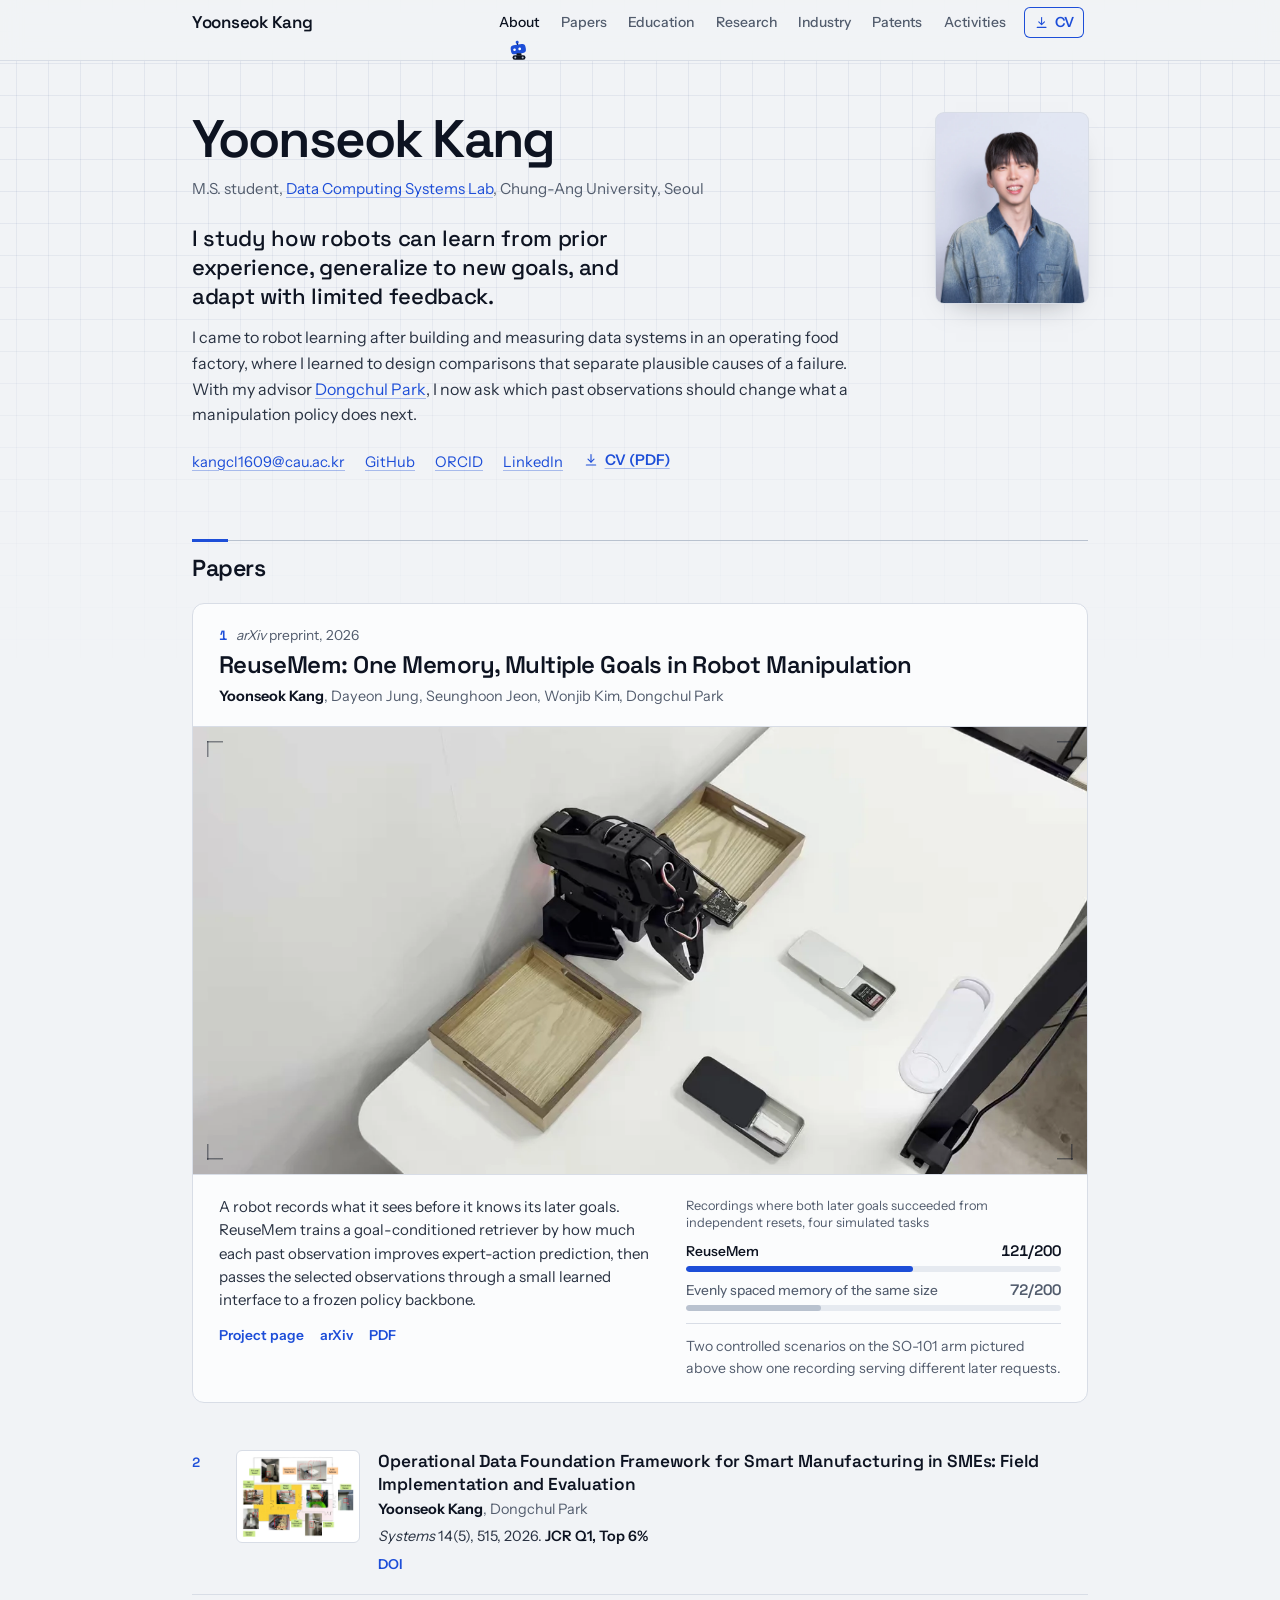
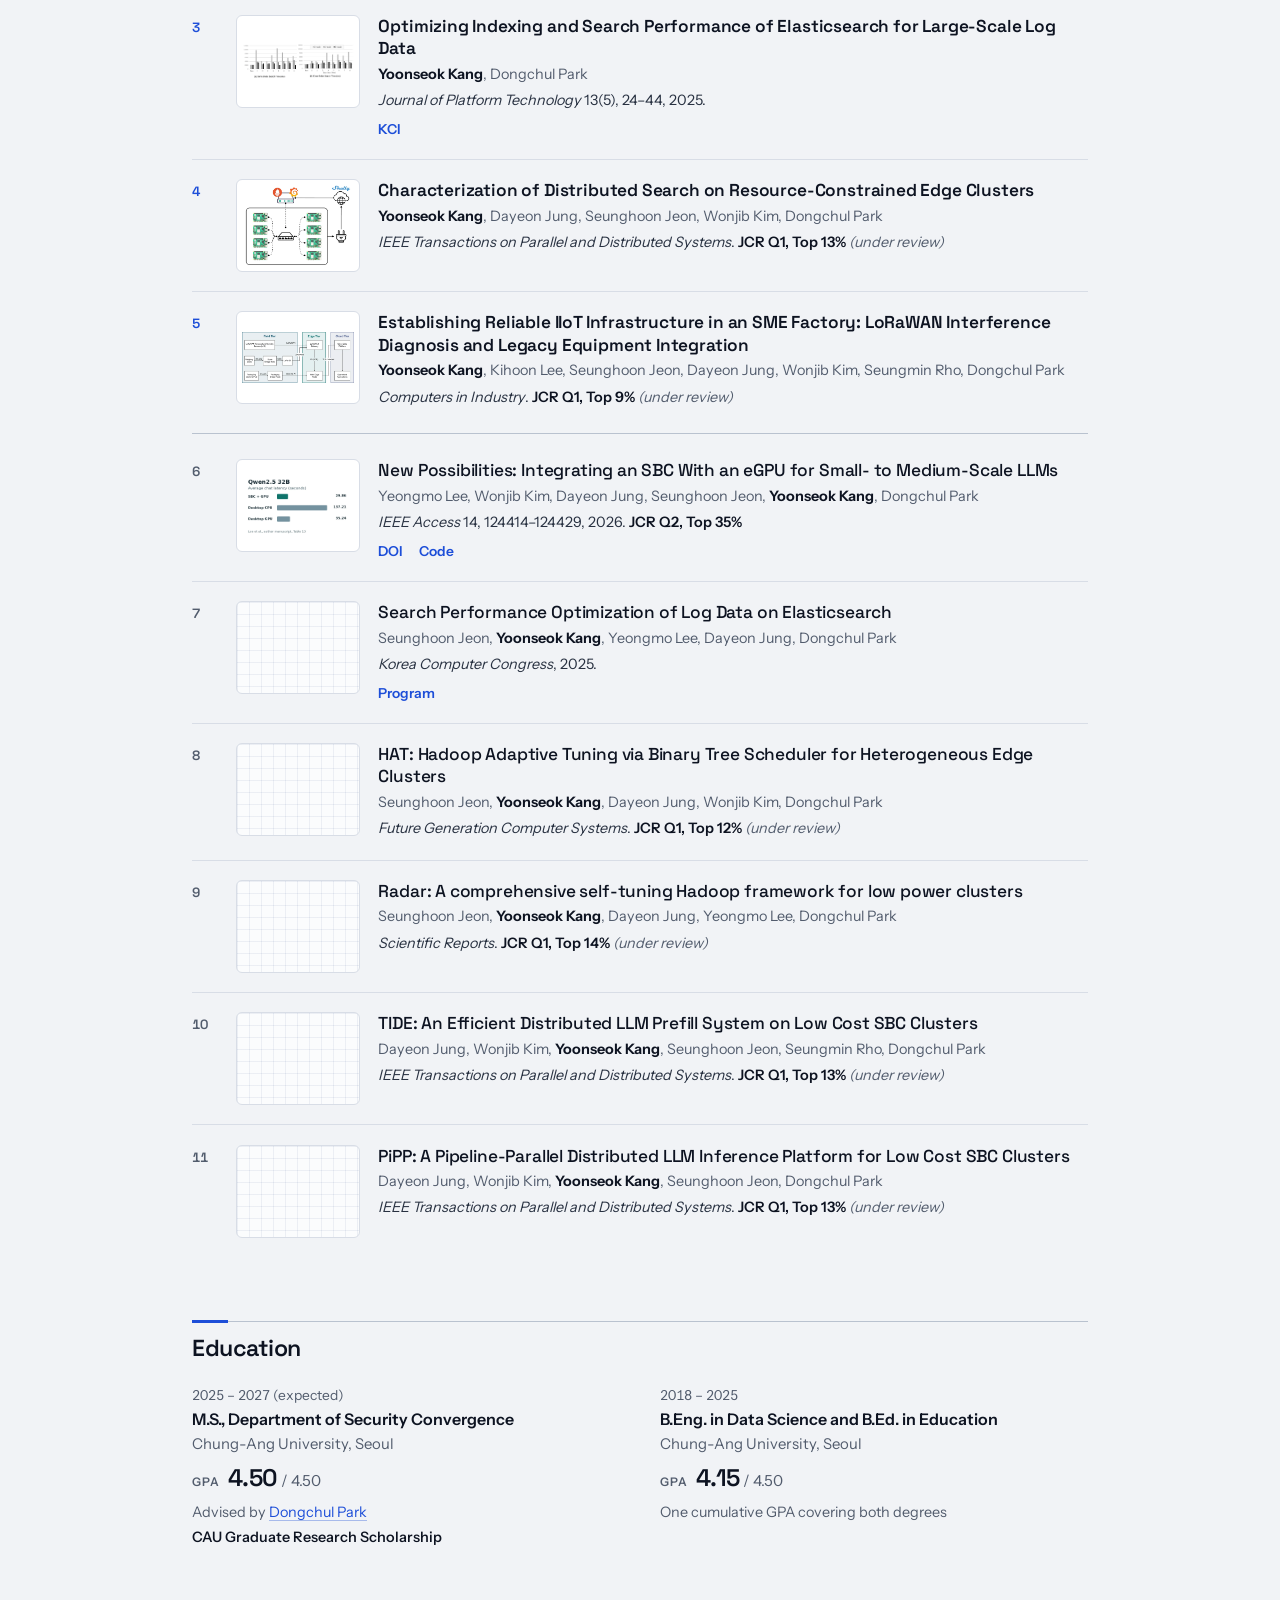
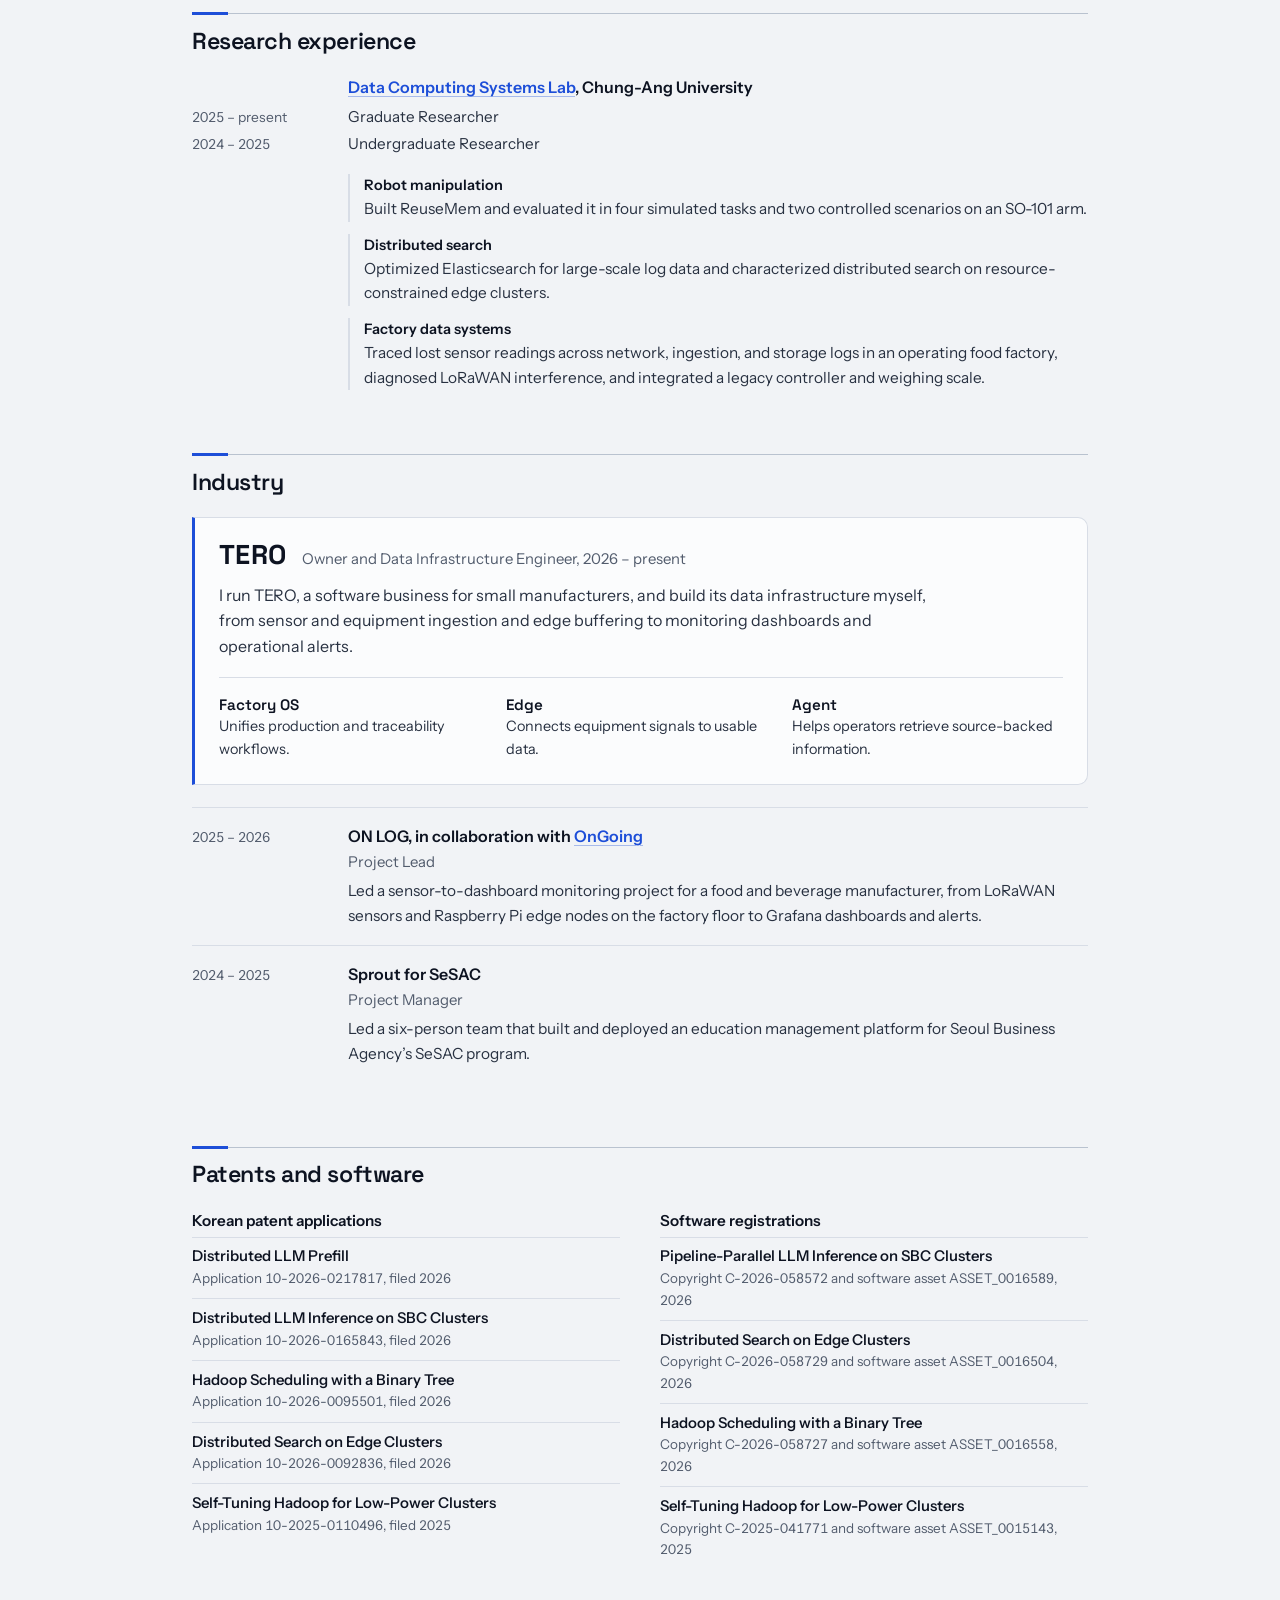
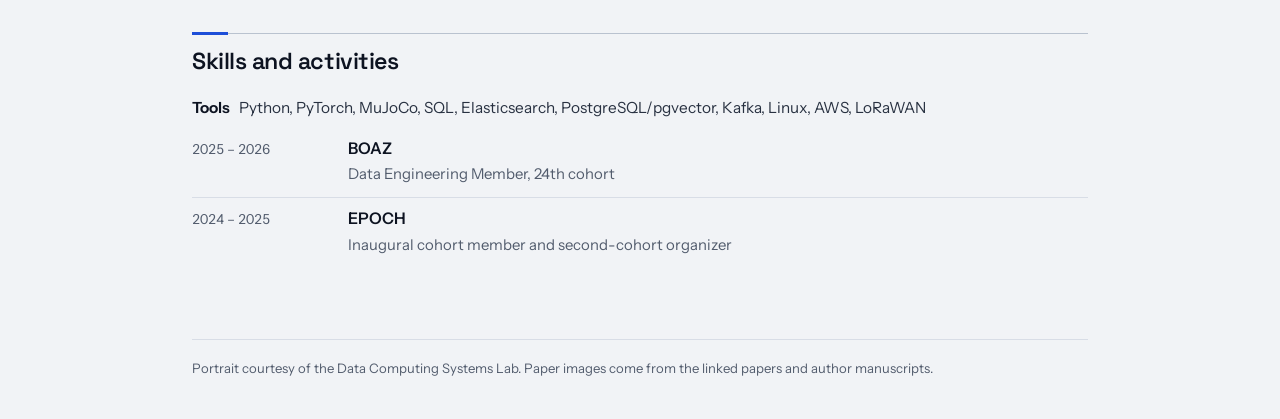
==== commit ac2c8070: "Publish Opus robotics portfolio and academic CV" ====
--- a/overview/index.html
+++ b/overview/index.html
@@ -3,279 +3,13 @@
 <head>
   <meta charset="utf-8">
   <meta name="viewport" content="width=device-width, initial-scale=1">
-  <meta name="robots" content="noindex,follow">
-  <meta name="description" content="Yoonseok Kang: robot learning researcher, M.S. student at Chung-Ang University. Papers, research, education, patents and software.">
-  <meta name="theme-color" content="#ffffff">
+  <meta name="robots" content="noindex">
+  <meta http-equiv="refresh" content="0; url=../">
   <link rel="canonical" href="https://yoondol.github.io/">
-  <link rel="icon" href="../assets/favicon.png" type="image/png">
-  <link rel="stylesheet" href="styles.css">
-  <title>Yoonseok Kang · Robot Learning · CV</title>
+  <title>Yoonseok Kang</title>
+  <script>location.replace('../' + location.hash);</script>
 </head>
 <body>
-  <a class="skip" href="#content">Skip to content</a>
-
-  <div class="shell">
-    <aside class="card" aria-labelledby="name">
-      <img class="photo" src="../assets/yoonseok-kang.webp" alt="Portrait of Yoonseok Kang" width="640" height="800" fetchpriority="high">
-      <div class="card-id">
-        <h1 id="name">Yoonseok Kang</h1>
-        <p class="card-role">Robot learning<br>M.S. researcher, Chung-Ang University</p>
-      </div>
-
-      <ul class="card-links" aria-label="Contact and profiles">
-        <li><span>Email</span><a href="mailto:kangcl1609@cau.ac.kr">kangcl1609@cau.ac.kr</a></li>
-        <li><span>GitHub</span><a href="https://github.com/yoondol">yoondol</a></li>
-        <li><span>ORCID</span><a href="https://orcid.org/0009-0003-4190-193X">0009-0003-4190-193X</a></li>
-        <li><span>LinkedIn</span><a href="https://www.linkedin.com/in/yoonseokkang/">yoonseokkang</a></li>
-      </ul>
-
-      <div class="card-actions">
-        <a class="btn btn-solid" href="../assets/Yoonseok_Kang_CV_Overview.pdf">CV (PDF)</a>
-        <a class="btn" href="../">Main profile</a>
-      </div>
-
-      <nav class="card-nav" aria-label="Sections">
-        <a href="#education">Education</a>
-        <a href="#papers">Papers</a>
-        <a href="#research">Research</a>
-        <a href="#industry">Industry</a>
-        <a href="#ip">Patents &amp; software</a>
-        <a href="#activities">Skills &amp; activities</a>
-      </nav>
-    </aside>
-
-    <main id="content">
-      <section class="intro" aria-label="About">
-        <p class="lede">I study how robots can learn from prior experience, generalize to new goals, and adapt with limited feedback.</p>
-        <p>I am an M.S. student in the <a href="https://bigdata.cau.ac.kr/">Data Computing Systems Lab</a> at Chung-Ang University, advised by <a href="https://security.cau.ac.kr/bbs/board.php?bo_table=eng2_1&amp;wr_id=4">Dongchul Park</a>. My current work is on memory for robot manipulation; before that I worked on distributed search on edge clusters and on data systems for an operating factory.</p>
-      </section>
-
-      <section class="block" id="education" aria-labelledby="education-h">
-        <h2 id="education-h">Education</h2>
-        <div class="degrees">
-          <article class="degree">
-            <p class="degree-when">Sep 2025 – Aug 2027 (expected)</p>
-            <h3>M.S., Department of Security Convergence</h3>
-            <p class="degree-school">Chung-Ang University, Seoul</p>
-            <p class="gpa"><span>GPA</span> <strong>4.50</strong> / 4.50</p>
-            <p class="degree-note">Advisor: <a href="https://security.cau.ac.kr/bbs/board.php?bo_table=eng2_1&amp;wr_id=4">Dongchul Park</a> · CAU Graduate Research Scholarship</p>
-          </article>
-          <article class="degree">
-            <p class="degree-when">Mar 2018 – Aug 2025</p>
-            <h3>B.Eng. in Data Science and B.Ed. in Education</h3>
-            <p class="degree-school">Chung-Ang University, Seoul</p>
-            <p class="gpa"><span>GPA</span> <strong>4.15</strong> / 4.50</p>
-            <p class="degree-note">One cumulative GPA covering both degrees</p>
-          </article>
-        </div>
-      </section>
-
-      <section class="block" id="papers" aria-labelledby="papers-h">
-        <h2 id="papers-h">Papers</h2>
-
-        <ol class="papers">
-          <li class="paper paper-lead" id="reusemem">
-            <a class="thumb" data-paper="reusemem" href="https://yoondol.github.io/reusemem/" aria-label="ReuseMem project page">
-              <img src="../assets/figures/reusemem.webp" alt="Two sequences from the ReuseMem experiments. An SO-101 robot uses earlier observations to select and return a case or relocate and restore a toy." width="1312" height="584">
-            </a>
-            <div class="cite">
-              <h3><a href="https://yoondol.github.io/reusemem/">ReuseMem: One Memory, Multiple Goals in Robot Manipulation</a></h3>
-              <p class="authors"><strong>Yoonseok Kang</strong>, Dayeon Jung, Seunghoon Jeon, Wonjib Kim, Dongchul Park</p>
-              <p class="venue"><cite>arXiv</cite> preprint, 2026</p>
-              <p class="links"><a href="https://arxiv.org/abs/2611.21115">arXiv</a><a href="https://arxiv.org/pdf/2611.21115">PDF</a><a href="https://arxiv.org/html/2611.21115v1#S4">Experiments</a></p>
-            </div>
-          </li>
-
-          <li class="paper" id="odff">
-            <a class="thumb" data-paper="odff" href="https://doi.org/10.3390/systems14050515" aria-label="Operational Data Foundation Framework paper">
-              <img src="../assets/figures/odff.webp" alt="Factory floor plan overlaid with photographs of installed sensors and a Raspberry Pi edge node" width="1002" height="726" loading="lazy">
-            </a>
-            <div class="cite">
-              <h3><a href="https://doi.org/10.3390/systems14050515">Operational Data Foundation Framework for Smart Manufacturing in SMEs: Field Implementation and Evaluation</a></h3>
-              <p class="authors"><strong>Yoonseok Kang</strong>, Dongchul Park</p>
-              <p class="venue"><cite>Systems</cite> 14(5), 515, 2026 <span class="sep">·</span> <span class="jcr">JCR Q1, Top 6%</span></p>
-              <p class="links"><a href="https://doi.org/10.3390/systems14050515">DOI</a></p>
-            </div>
-          </li>
-
-          <li class="paper" id="elasticsearch">
-            <a class="thumb" data-paper="elasticsearch" href="https://www.kci.go.kr/kciportal/ci/sereArticleSearch/ciSereArtiView.kci?sereArticleSearchBean.artiId=ART003261094" aria-label="Elasticsearch indexing and search paper">
-              <img src="../assets/figures/elasticsearch.webp" alt="Bar charts comparing Elasticsearch search time during concurrent indexing under same-index and cross-index configurations" width="1092" height="332" loading="lazy">
-            </a>
-            <div class="cite">
-              <h3><a href="https://www.kci.go.kr/kciportal/ci/sereArticleSearch/ciSereArtiView.kci?sereArticleSearchBean.artiId=ART003261094">Optimizing Indexing and Search Performance of Elasticsearch for Large-Scale Log Data</a></h3>
-              <p class="authors"><strong>Yoonseok Kang</strong>, Dongchul Park</p>
-              <p class="venue"><cite>Journal of Platform Technology</cite> 13(5), 24–44, 2025</p>
-              <p class="links"><a href="https://www.kci.go.kr/kciportal/ci/sereArticleSearch/ciSereArtiView.kci?sereArticleSearchBean.artiId=ART003261094">KCI</a></p>
-            </div>
-          </li>
-
-          <li class="paper" id="edgesearch">
-            <div class="thumb" data-paper="edgesearch"><img src="../assets/figures/edgesearch.webp" alt="Physical topology of the EdgeSearch single-board computer cluster" loading="lazy"></div>
-            <div class="cite">
-              <h3>Characterization of Distributed Search on Resource-Constrained Edge Clusters</h3>
-              <p class="authors"><strong>Yoonseok Kang</strong>, Dayeon Jung, Seunghoon Jeon, Wonjib Kim, Dongchul Park</p>
-              <p class="venue"><cite>IEEE Transactions on Parallel and Distributed Systems</cite> <span class="sep">·</span> <span class="jcr">JCR Q1, Top 13%</span> <span class="status">(under review)</span></p>
-            </div>
-          </li>
-
-          <li class="paper" id="iiot">
-            <div class="thumb" data-paper="iiot"><img src="../assets/figures/iiot.webp" alt="Field, edge, and cloud architecture of the LoRaWAN and legacy equipment integration" loading="lazy"></div>
-            <div class="cite">
-              <h3>Establishing Reliable IIoT Infrastructure in an SME Factory: LoRaWAN Interference Diagnosis and Legacy Equipment Integration</h3>
-              <p class="authors"><strong>Yoonseok Kang</strong>, Kihoon Lee, Seunghoon Jeon, Dayeon Jung, Wonjib Kim, Seungmin Rho, Dongchul Park</p>
-              <p class="venue"><cite>Computers in Industry</cite> <span class="sep">·</span> <span class="jcr">JCR Q1, Top 9%</span> <span class="status">(under review)</span></p>
-            </div>
-          </li>
-
-          <li class="paper" id="sbc-egpu">
-            <a class="thumb" data-paper="sbc-egpu" href="https://doi.org/10.1109/ACCESS.2026.3722613"><img src="../assets/figures/sbc-egpu.webp" alt="Average Qwen2.5 32B chat latency across SBC and desktop configurations, from Table 13 of the author manuscript" loading="lazy"></a>
-            <div class="cite">
-              <h3><a href="https://doi.org/10.1109/ACCESS.2026.3722613">New Possibilities: Integrating an SBC With an eGPU for Small- to Medium-Scale LLMs</a></h3>
-              <p class="authors">Yeongmo Lee, Wonjib Kim, Dayeon Jung, Seunghoon Jeon, <strong>Yoonseok Kang</strong>, Dongchul Park</p>
-              <p class="venue"><cite>IEEE Access</cite> 14, 124414–124429, 2026 <span class="sep">·</span> <span class="jcr">JCR Q2, Top 35%</span></p>
-              <p class="links"><a href="https://doi.org/10.1109/ACCESS.2026.3722613">DOI</a><a href="https://github.com/Data-Computing-Systems-Lab/sbc-egpu-llm">Code</a></p>
-            </div>
-          </li>
-
-          <li class="paper" id="kcc">
-            <div class="thumb thumb-empty" data-paper="kcc" aria-hidden="true"></div>
-            <div class="cite">
-              <h3>Search Performance Optimization of Log Data on Elasticsearch</h3>
-              <p class="authors">Seunghoon Jeon, <strong>Yoonseok Kang</strong>, Yeongmo Lee, Dayeon Jung, Dongchul Park</p>
-              <p class="venue"><cite>Korea Computer Congress</cite>, 2025</p>
-              <p class="links"><a href="https://www.kiise.or.kr/conference02/data/kcc2025/PB.pdf#page=107">Program</a></p>
-            </div>
-          </li>
-
-          <li class="paper" id="hat">
-            <div class="thumb thumb-empty" data-paper="hat" aria-hidden="true"></div>
-            <div class="cite">
-              <h3>HAT: Hadoop Adaptive Tuning via Binary Tree Scheduler for Heterogeneous Edge Clusters</h3>
-              <p class="authors">Seunghoon Jeon, <strong>Yoonseok Kang</strong>, Dayeon Jung, Wonjib Kim, Dongchul Park</p>
-              <p class="venue"><cite>Future Generation Computer Systems</cite> <span class="sep">·</span> <span class="jcr">JCR Q1, Top 12%</span> <span class="status">(under review)</span></p>
-            </div>
-          </li>
-
-          <li class="paper" id="radar">
-            <div class="thumb thumb-empty" data-paper="radar" aria-hidden="true"></div>
-            <div class="cite">
-              <h3>Radar: A comprehensive self-tuning Hadoop framework for low power clusters</h3>
-              <p class="authors">Seunghoon Jeon, <strong>Yoonseok Kang</strong>, Dayeon Jung, Yeongmo Lee, Dongchul Park</p>
-              <p class="venue"><cite>Scientific Reports</cite> <span class="sep">·</span> <span class="jcr">JCR Q1, Top 14%</span> <span class="status">(under review)</span></p>
-            </div>
-          </li>
-
-          <li class="paper" id="tide">
-            <div class="thumb thumb-empty" data-paper="tide" aria-hidden="true"></div>
-            <div class="cite">
-              <h3>TIDE: An Efficient Distributed LLM Prefill System on Low Cost SBC Clusters</h3>
-              <p class="authors">Dayeon Jung, Wonjib Kim, <strong>Yoonseok Kang</strong>, Seunghoon Jeon, Seungmin Rho, Dongchul Park</p>
-              <p class="venue"><cite>IEEE Transactions on Parallel and Distributed Systems</cite> <span class="sep">·</span> <span class="jcr">JCR Q1, Top 13%</span> <span class="status">(under review)</span></p>
-            </div>
-          </li>
-
-          <li class="paper" id="pipp">
-            <div class="thumb thumb-empty" data-paper="pipp" aria-hidden="true"></div>
-            <div class="cite">
-              <h3>PiPP: A Pipeline-Parallel Distributed LLM Inference Platform for Low Cost SBC Clusters</h3>
-              <p class="authors">Dayeon Jung, Wonjib Kim, <strong>Yoonseok Kang</strong>, Seunghoon Jeon, Dongchul Park</p>
-              <p class="venue"><cite>IEEE Transactions on Parallel and Distributed Systems</cite> <span class="sep">·</span> <span class="jcr">JCR Q1, Top 13%</span> <span class="status">(under review)</span></p>
-            </div>
-          </li>
-        </ol>
-      </section>
-
-      <section class="block" id="research" aria-labelledby="research-h">
-        <h2 id="research-h">Research experience</h2>
-        <article class="entry">
-          <div class="entry-when"><p>Oct 2024 – present</p></div>
-          <div class="entry-body">
-            <h3><a href="https://bigdata.cau.ac.kr/">Data Computing Systems Lab</a>, Chung-Ang University</h3>
-            <p class="entry-role">Graduate Researcher, Sep 2025 – present</p>
-            <p class="entry-role">Undergraduate Researcher, Oct 2024 – Aug 2025</p>
-            <ul class="focus">
-              <li><span>Robot manipulation</span>Developed goal-conditioned visual retrieval for a frozen robot policy and evaluated it in simulation and on an SO-101 arm.</li>
-              <li><span>Distributed search</span>Measured how resource allocation, search settings, and concurrent indexing affect Elasticsearch performance, and characterized distributed search on resource-constrained edge clusters.</li>
-              <li><span>Factory data systems</span>Designed and evaluated a data pipeline in an operating food factory: traced missing sensor readings across network, ingestion, and storage logs, investigated LoRaWAN interference, and integrated a legacy controller and weighing scale.</li>
-            </ul>
-          </div>
-        </article>
-      </section>
-
-      <section class="block" id="industry" aria-labelledby="industry-h">
-        <h2 id="industry-h">Industry &amp; projects</h2>
-        <article class="entry">
-          <div class="entry-when"><p>2026 – present</p></div>
-          <div class="entry-body">
-            <h3><a href="https://tero.kr/">TERO</a></h3>
-            <p class="entry-role">Owner and Data Infrastructure Engineer</p>
-            <p>Run a manufacturing software business that builds edge-to-cloud data systems for small manufacturers, including sensor ingestion, local buffering, monitoring dashboards, and operational alerts.</p>
-          </div>
-        </article>
-        <article class="entry">
-          <div class="entry-when"><p>Jul 2025 – Jan 2026</p></div>
-          <div class="entry-body">
-            <h3>ON LOG</h3>
-            <p class="entry-role">Project Lead, in collaboration with OnGoing</p>
-            <p>Led design and implementation of a factory monitoring pipeline that integrates LoRaWAN sensors and Raspberry Pi edge nodes with cloud processing and Grafana for environmental readings and weighing events.</p>
-          </div>
-        </article>
-        <article class="entry">
-          <div class="entry-when"><p>2024 – 2025</p></div>
-          <div class="entry-body">
-            <h3>Sprout for SeSAC</h3>
-            <p class="entry-role">Project Manager</p>
-            <p>Led a six-person design and engineering team that built and deployed an education management platform for trainees and staff of Seoul Business Agency’s SeSAC program.</p>
-          </div>
-        </article>
-      </section>
-
-      <section class="block" id="ip" aria-labelledby="ip-h">
-        <h2 id="ip-h">Patents &amp; software</h2>
-        <div class="ip">
-          <div class="ip-group">
-            <h3>Korean patent applications <span class="count">5</span></h3>
-            <dl>
-              <div><dt>Distributed LLM Prefill</dt><dd>Application 10-2026-0217817 · Filed <time datetime="2026-11-04">Nov 4, 2026</time></dd></div>
-              <div><dt>Distributed LLM Inference on SBC Clusters</dt><dd>Application 10-2026-0165843 · Filed <time datetime="2026-09-01">Sep 1, 2026</time></dd></div>
-              <div><dt>Hadoop Scheduling with a Binary Tree</dt><dd>Application 10-2026-0095501 · Filed <time datetime="2026-05-27">May 27, 2026</time></dd></div>
-              <div><dt>Distributed Search on Edge Clusters</dt><dd>Application 10-2026-0092836 · Filed <time datetime="2026-05-22">May 22, 2026</time></dd></div>
-              <div><dt>Self-Tuning Hadoop for Low-Power Clusters</dt><dd>Application 10-2025-0110496 · Filed <time datetime="2025-08-11">Aug 11, 2025</time></dd></div>
-            </dl>
-          </div>
-          <div class="ip-group">
-            <h3>Software registrations <span class="count">4</span></h3>
-            <dl>
-              <div><dt>Pipeline-Parallel LLM Inference on SBC Clusters</dt><dd>Copyright C-2026-058572 · <time datetime="2026-11-11">Nov 11, 2026</time></dd><dd>Software asset ASSET_0016589 · <time datetime="2026-10-16">Oct 16, 2026</time></dd></div>
-              <div><dt>Distributed Search on Edge Clusters</dt><dd>Copyright C-2026-058729 · <time datetime="2026-11-11">Nov 11, 2026</time></dd><dd>Software asset ASSET_0016504 · <time datetime="2026-10-08">Oct 8, 2026</time></dd></div>
-              <div><dt>Hadoop Scheduling with a Binary Tree</dt><dd>Copyright C-2026-058727 · <time datetime="2026-11-11">Nov 11, 2026</time></dd><dd>Software asset ASSET_0016558 · <time datetime="2026-10-14">Oct 14, 2026</time></dd></div>
-              <div><dt>Self-Tuning Hadoop for Low-Power Clusters</dt><dd>Copyright C-2025-041771 · <time datetime="2025-10-15">Oct 15, 2025</time></dd><dd>Software asset ASSET_0015143 · <time datetime="2025-11-28">Nov 28, 2025</time></dd></div>
-            </dl>
-          </div>
-        </div>
-      </section>
-
-      <section class="block" id="activities" aria-labelledby="activities-h">
-        <h2 id="activities-h">Skills &amp; activities</h2>
-        <ul class="chips" aria-label="Tools">
-          <li>Python</li><li>PyTorch</li><li>MuJoCo</li><li>SQL</li><li>Elasticsearch</li><li>PostgreSQL / pgvector</li><li>Kafka</li><li>Linux</li><li>AWS</li><li>LoRaWAN</li>
-        </ul>
-        <article class="entry entry-compact">
-          <div class="entry-when"><p>2025 – 2026</p></div>
-          <div class="entry-body"><h3>BOAZ</h3><p class="entry-role">Data Engineering Member, 24th cohort</p></div>
-        </article>
-        <article class="entry entry-compact">
-          <div class="entry-when"><p>2024 – 2025</p></div>
-          <div class="entry-body"><h3>EPOCH</h3><p class="entry-role">Inaugural cohort member and second-cohort organizer</p></div>
-        </article>
-      </section>
-
-      <footer class="foot">
-        <p>Updated November 2026 · <a href="../">Main profile</a> · <a href="../assets/Yoonseok_Kang_CV_Overview.pdf">CV (PDF)</a></p>
-        <p>Figures are from the linked papers. Portrait: Data Computing Systems Lab.</p>
-      </footer>
-    </main>
-  </div>
+  <p>This page has moved to <a href="../">Yoonseok Kang’s home page</a>.</p>
 </body>
 </html>
